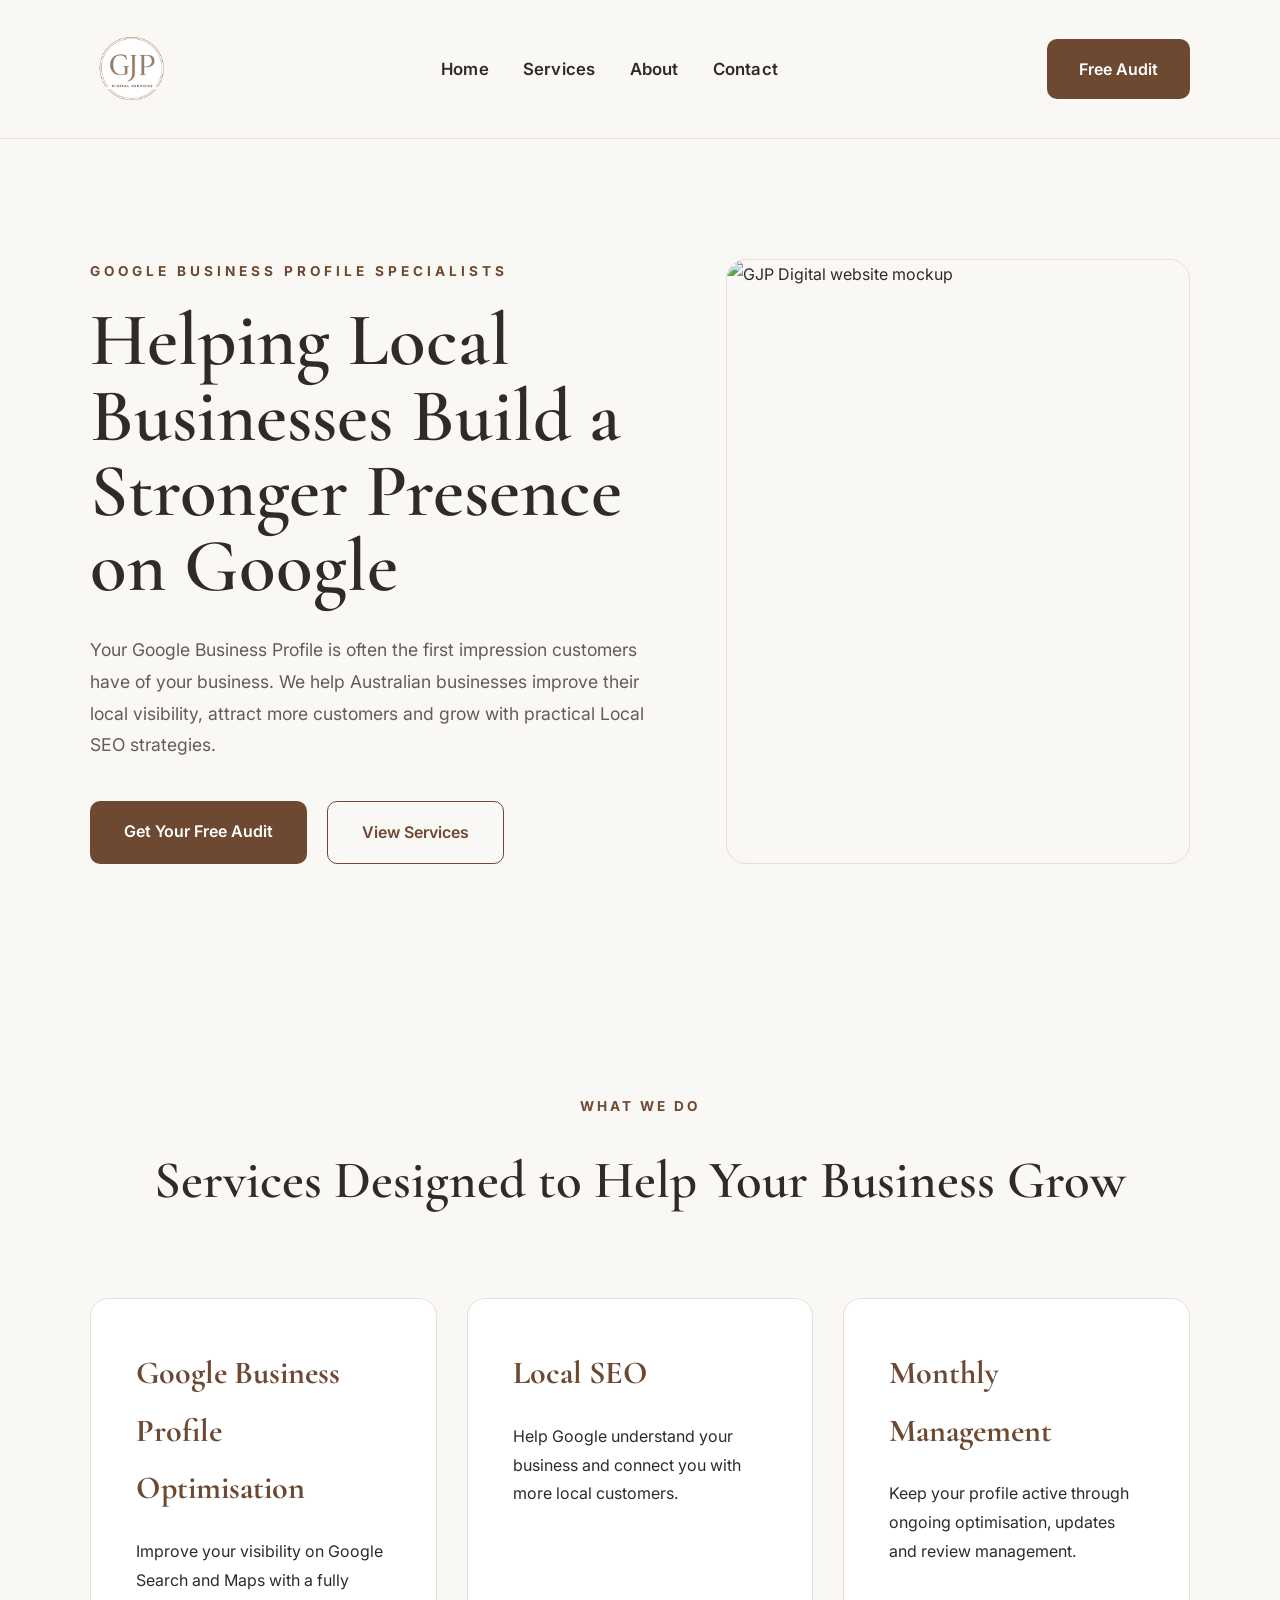
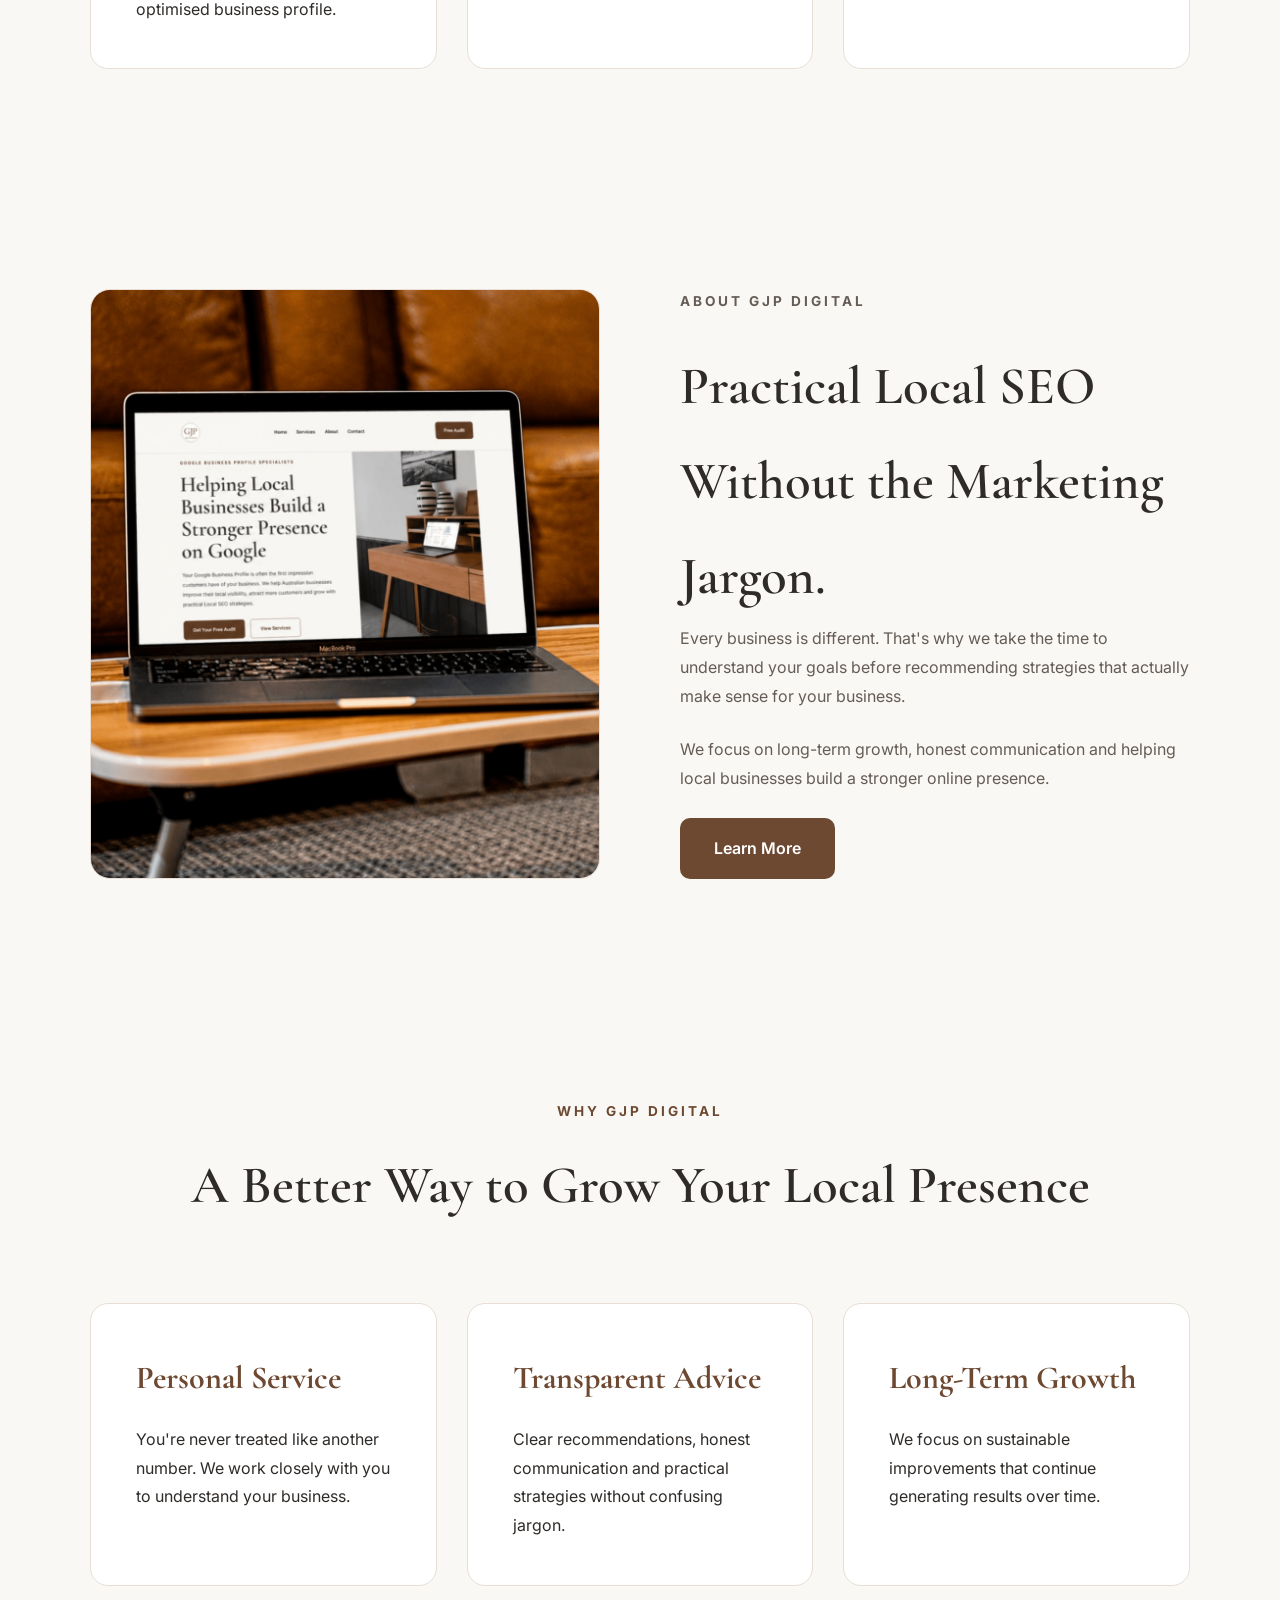
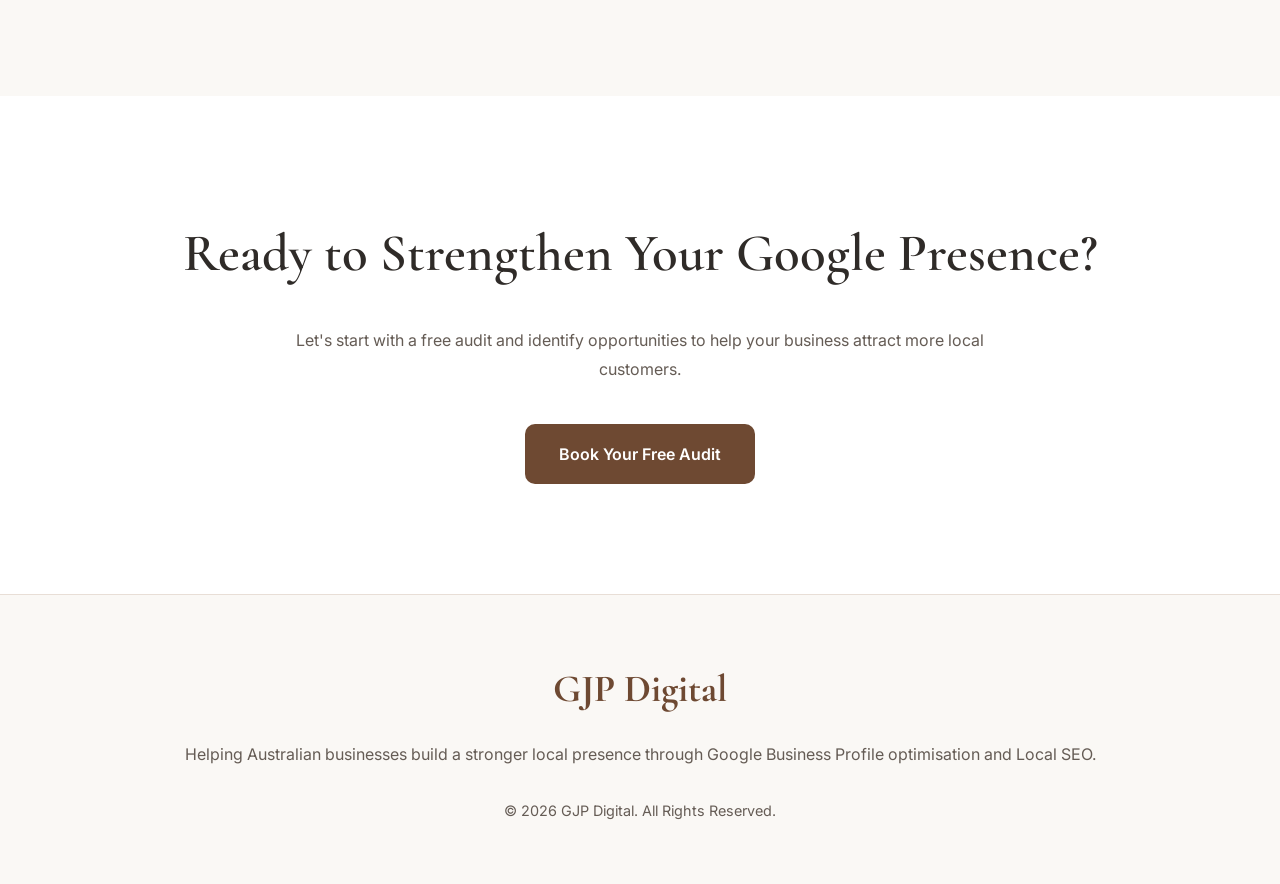
==== index.html @ ac15f2b7 "Complete Draft" ====
<!DOCTYPE html>
<html lang="en">

<head>
    <meta charset="UTF-8">
    <meta name="viewport" content="width=device-width, initial-scale=1.0">

    <title>GJP Digital | Google Business Profile Optimisation</title>
    <meta name="description" content="Helping Australian businesses improve their Google Business Profile and grow through Local SEO.">

    <!-- Google Fonts -->
    <link rel="preconnect" href="https://fonts.googleapis.com">
    <link rel="preconnect" href="https://fonts.gstatic.com" crossorigin>

    <link href="https://fonts.googleapis.com/css2?family=Cormorant+Garamond:wght@400;500;600;700&family=Inter:wght@300;400;500;600;700&display=swap" rel="stylesheet">

    <!-- CSS -->
    <link rel="stylesheet" href="css/style.css">
</head>

<body>

    <!-- =========================
         HEADER
    ========================== -->

    <header>

        <div class="container">

            <nav>

                <a href="index.html" class="logo">
    <img src="images/logo.png" alt="GJP Digital Logo">
</a>

                <ul class="nav-links">

                    <li><a href="index.html">Home</a></li>

                    <li><a href="services.html">Services</a></li>

                    <li><a href="about.html">About</a></li>

                    <li><a href="contact.html">Contact</a></li>

                </ul>

                <a href="contact.html" class="nav-button">
                    Free Audit
                </a>

            </nav>

        </div>

    </header>

    <!-- =========================
         HERO
    ========================== -->

    <section class="hero">

        <div class="container hero-grid">

            <div class="hero-text">

                <p class="eyebrow">
                    GOOGLE BUSINESS PROFILE SPECIALISTS
                </p>

                <h1>
                    Helping Local Businesses Build a Stronger Presence on Google
                </h1>

                <p class="hero-description">

                    Your Google Business Profile is often the first impression
                    customers have of your business.

                    We help Australian businesses improve their local visibility,
                    attract more customers and grow with practical Local SEO
                    strategies.

                </p>

                <div class="hero-buttons">

                    <a href="contact.html" class="btn btn-primary">
                        Get Your Free Audit
                    </a>

                    <a href="services.html" class="btn btn-secondary">
                        View Services
                    </a>

                </div>

            </div>

            <div class="image-placeholder">
    <img src="images/hero-mockup.png" alt="GJP Digital website mockup">
</div>

            </div>

        </div>

    </section>

    <!-- =========================
         SERVICES
    ========================== -->

    <section class="services">

        <div class="container">

            <div class="section-heading">

                <p>WHAT WE DO</p>

                <h2>Services Designed to Help Your Business Grow</h2>

            </div>

            <div class="services-grid">

                <article class="service-card">

                    <h3>
                        Google Business Profile Optimisation
                    </h3>

                    <p>
                        Improve your visibility on Google Search and Maps with a fully optimised business profile.
                    </p>

                </article>

                <article class="service-card">

                    <h3>
                        Local SEO
                    </h3>

                    <p>
                        Help Google understand your business and connect you with more local customers.
                    </p>

                </article>

                <article class="service-card">

                    <h3>
                        Monthly Management
                    </h3>

                    <p>
                        Keep your profile active through ongoing optimisation, updates and review management.
                    </p>

                </article>

            </div>

        </div>

    </section>

    <!-- =========================
         ABOUT
    ========================== -->

    <section class="about">

        <div class="container about-grid">

            <div class="about-image">

                <div class="image-placeholder">
    <img src="images/about-workspace.jpg"
         alt="Workspace at GJP Digital">
</div>

            </div>

            <div class="about-content">

                <p class="section-tag">
                    ABOUT GJP DIGITAL
                </p>

                <h2>
                    Practical Local SEO Without the Marketing Jargon.
                </h2>

                <p>

                    Every business is different.

                    That's why we take the time to understand your goals before recommending strategies that actually make sense for your business.

                </p>

                <p>

                    We focus on long-term growth, honest communication and helping local businesses build a stronger online presence.

                </p>

                <a href="about.html" class="btn btn-primary">

                    Learn More

                </a>

            </div>

        </div>

    </section>

    <!-- =========================
         WHY CHOOSE US
    ========================== -->

    <section class="why">

        <div class="container">

            <div class="section-heading">

                <p>WHY GJP DIGITAL</p>

                <h2>
                    A Better Way to Grow Your Local Presence
                </h2>

            </div>

            <div class="why-grid">

                <div class="why-card">

                    <h3>Personal Service</h3>

                    <p>

                        You're never treated like another number.

                        We work closely with you to understand your business.

                    </p>

                </div>

                <div class="why-card">

                    <h3>Transparent Advice</h3>

                    <p>

                        Clear recommendations, honest communication and practical strategies without confusing jargon.

                    </p>

                </div>

                <div class="why-card">

                    <h3>Long-Term Growth</h3>

                    <p>

                        We focus on sustainable improvements that continue generating results over time.

                    </p>

                </div>

            </div>

        </div>

    </section>

    <!-- =========================
         CTA
    ========================== -->

    <section class="cta">

        <div class="container">

            <h2>
                Ready to Strengthen Your Google Presence?
            </h2>

            <p>

                Let's start with a free audit and identify opportunities to help your business attract more local customers.

            </p>

            <a href="contact.html" class="btn btn-primary">

                Book Your Free Audit

            </a>

        </div>

    </section>

    <!-- =========================
         FOOTER
    ========================== -->

    <footer>

        <div class="container">

            <h3>GJP Digital</h3>

            <p>
                Helping Australian businesses build a stronger local presence through Google Business Profile optimisation and Local SEO.
            </p>

            <p class="copyright">
                © 2026 GJP Digital. All Rights Reserved.
            </p>

        </div>

    </footer>

</body>

</html>
---- css/style.css ----
/* =========================
   GJP DIGITAL
   STYLE.CSS
========================= */

:root{
    --primary:#6E4932;
    --secondary:#B59B88;
    --cream:#FAF8F5;
    --white:#ffffff;
    --text:#2F2B28;
    --body:#655C55;
    --border:#E8DED6;
}

*{
    margin:0;
    padding:0;
    box-sizing:border-box;
}

html{
    scroll-behavior:smooth;
}

body{
    font-family:"Inter",sans-serif;
    background:var(--cream);
    color:var(--text);
    line-height:1.8;
}

img{
    max-width:100%;
}

a{
    text-decoration:none;
}

.container{
    width:min(1100px,90%);
    margin:auto;
}

/* =========================
   HEADER
========================= */

header{
    position:sticky;
    top:0;
    background:rgba(250,248,245,.96);
    backdrop-filter:blur(10px);
    border-bottom:1px solid var(--border);
    z-index:999;
}

nav{
    display:flex;
    justify-content:space-between;
    align-items:center;
    padding:28px 0;      /* was 22px */
}

.logo img{
    height:82px;         /* adjust between 78-86px if needed */
    width:auto;
    display:block;
}

.nav-links{
    display:flex;
    list-style:none;
    gap:34px;            /* was 40px */
}

.nav-links a{
    color:var(--text);
    font-weight:600;
    font-size:1.05rem;
    letter-spacing:0.2px;
    transition:all .3s ease;
}

.nav-links a:hover{
    color:var(--primary);
}

.nav-button{
    background:var(--primary);
    color:white;
    padding:16px 32px;
    border-radius:10px;
    font-size:1rem;
    font-weight:600;
    transition:.3s;
}

.nav-button:hover{
    background:#5b3c29;
}

/* =========================
   HERO
========================= */

.hero{
    padding:120px 0;
}

.hero-grid{
    display:grid;
    grid-template-columns:1.2fr 1fr;
    gap:80px;
    align-items:center;
}

.eyebrow{
    letter-spacing:4px;
    color:var(--primary);
    font-size:.85rem;
    font-weight:700;
    margin-bottom:20px;
}

.hero h1{
    font-family:"Cormorant Garamond",serif;
    font-size:4.7rem;
    line-height:1;
    margin-bottom:30px;
    font-weight:600;
}

.hero-description{
    max-width:620px;
    margin-bottom:40px;
    color:var(--body);
    font-size:1.1rem;
}

.hero-buttons{
    display:flex;
    gap:20px;
    flex-wrap:wrap;
}

/* =========================
   BUTTONS
========================= */

.btn{
    display:inline-block;
    padding:16px 34px;
    border-radius:10px;
    transition:.3s;
    font-weight:600;
}

.btn-primary{
    background:var(--primary);
    color:white;
}

.btn-primary:hover{
    background:#5b3c29;
    transform:translateY(-3px);
}

.btn-secondary{
    border:1px solid var(--primary);
    color:var(--primary);
}

.btn-secondary:hover{
    background:var(--primary);
    color:white;
}

/* =========================
   PLACEHOLDER IMAGE
========================= */


.image-placeholder{
    border:1px solid var(--border);
    border-radius:20px;
    overflow:hidden;
    display:flex;
    height:100%;
}

.image-placeholder img{
    width:100%;
    height:100%;
    display:block;
    object-fit:cover;
    object-position:center top;
}
/* =========================
   SECTIONS
========================= */

section{
    padding:110px 0;
}

.section-heading{
    text-align:center;
    margin-bottom:70px;
}

.section-heading p,
.section-tag{
    letter-spacing:3px;
    color:var(--primary);
    font-size:.85rem;
    font-weight:700;
    margin-bottom:15px;
}

.section-heading h2,
.about h2,
.cta h2{
    font-family:"Cormorant Garamond",serif;
    font-size:3.3rem;
    font-weight:600;
}

/* =========================
   SERVICES
========================= */

.services-grid{
    display:grid;
    grid-template-columns:repeat(3,1fr);
    gap:30px;
}

.service-card{
    background:white;
    border:1px solid var(--border);
    border-radius:18px;
    padding:45px;
    transition:.3s;
}

.service-card:hover{
    transform:translateY(-8px);
    box-shadow:0 20px 40px rgba(0,0,0,.06);
}

.service-card h3{
    font-family:"Cormorant Garamond",serif;
    font-size:2rem;
    color:var(--primary);
    margin-bottom:20px;
}

/* =========================
   ABOUT
========================= */

.about-grid{
    display:grid;
    grid-template-columns:1fr 1fr;
    gap:80px;
    align-items:stretch;
}

.about-content p{
    margin-bottom:25px;
    color:var(--body);
}

/* =========================
   WHY
========================= */

.why-grid{
    display:grid;
    grid-template-columns:repeat(3,1fr);
    gap:30px;
}

.why-card{
    background:white;
    border:1px solid var(--border);
    border-radius:18px;
    padding:45px;
    transition:.3s;
}

.why-card:hover{
    transform:translateY(-8px);
    box-shadow:0 20px 40px rgba(0,0,0,.06);
}

.why-card h3{
    font-family:"Cormorant Garamond",serif;
    font-size:2rem;
    color:var(--primary);
    margin-bottom:18px;
}

/* =========================
   CTA
========================= */

.cta{
    text-align:center;
    background:white;
}

.cta p{
    max-width:700px;
    margin:25px auto 40px;
    color:var(--body);
}

/* =========================
   FOOTER
========================= */

footer{
    border-top:1px solid var(--border);
    padding:60px 0;
    text-align:center;
}

footer h3{
    font-family:"Cormorant Garamond",serif;
    font-size:2.4rem;
    color:var(--primary);
    margin-bottom:15px;
}

footer p{
    color:var(--body);
}

.copyright{
    margin-top:30px;
    font-size:.9rem;
}

/* =========================
   MOBILE
========================= */

@media(max-width:900px){

    nav{
        flex-direction:column;
        gap:20px;
    }

    .nav-links{
        gap:20px;
        flex-wrap:wrap;
        justify-content:center;
    }

    .hero-grid,
    .about-grid,
    .services-grid,
    .why-grid{
        grid-template-columns:1fr;
    }

    .hero{
        text-align:center;
    }

    .hero-description{
        margin-left:auto;
        margin-right:auto;
    }

    .hero-buttons{
        justify-content:center;
    }

    .hero h1{
        font-size:3.3rem;
    }

    .section-heading h2,
    .about h2,
    .cta h2{
        font-size:2.5rem;
    }

}/* CONTACT FORM */

.contact-form{
    display:flex;
    flex-direction:column;
    gap:20px;
}

.contact-form input,
.contact-form textarea{

    width:100%;
    padding:18px;

    border:1px solid var(--border);
    border-radius:10px;

    background:white;

    font-family:"Inter",sans-serif;
    font-size:1rem;

    color:var(--text);
}

.contact-form input:focus,
.contact-form textarea:focus{

    outline:none;
    border-color:var(--primary);

}

.contact-form textarea{
    resize:vertical;
    min-height:180px;
}.logo img{
    height:82px;
    width:auto;
    display:block;
    transition:transform .3s ease;
}
.logo-showcase{
    display:flex;
    justify-content:center;
    align-items:center;
    background:var(--light);
    border:1px solid var(--border);
    border-radius:20px;
    padding:60px 40px;
}

.logo-showcase img{
    width:100%;
    max-width:320px;
    height:auto;
    display:block;
}
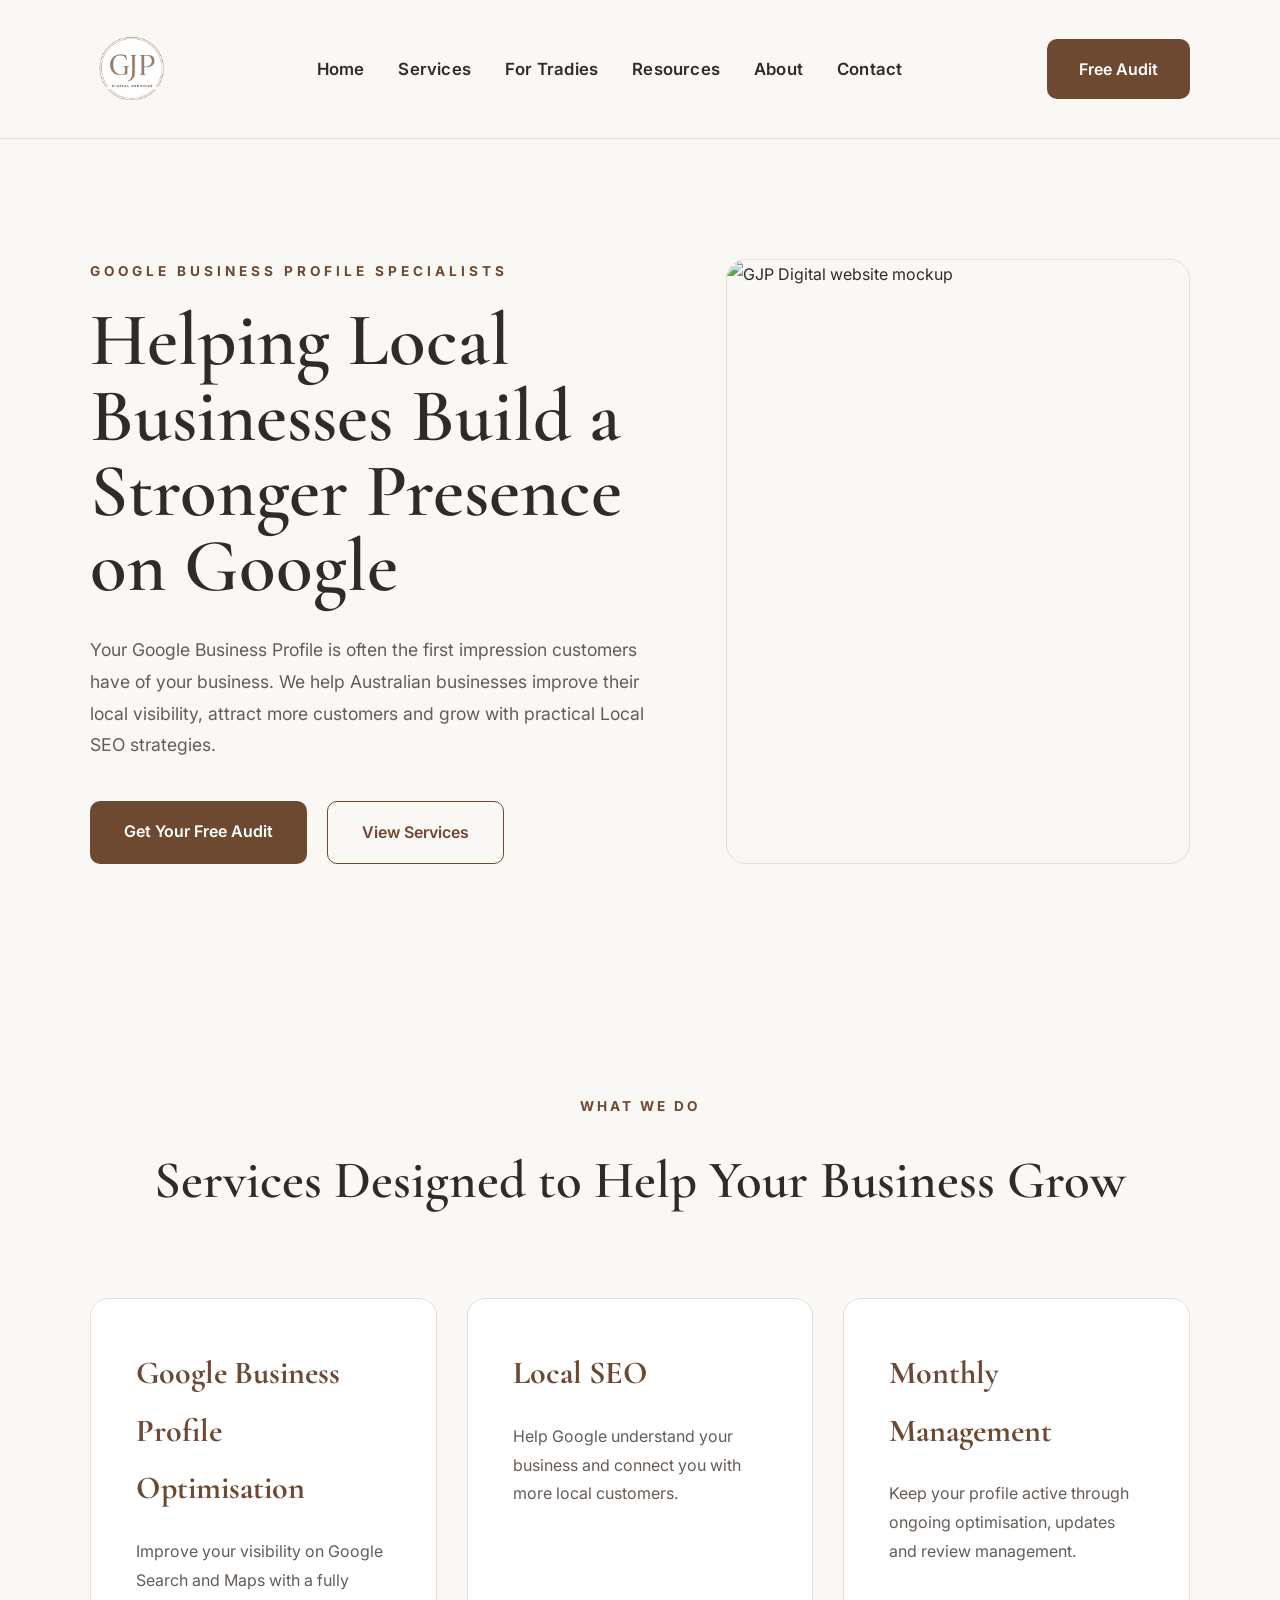
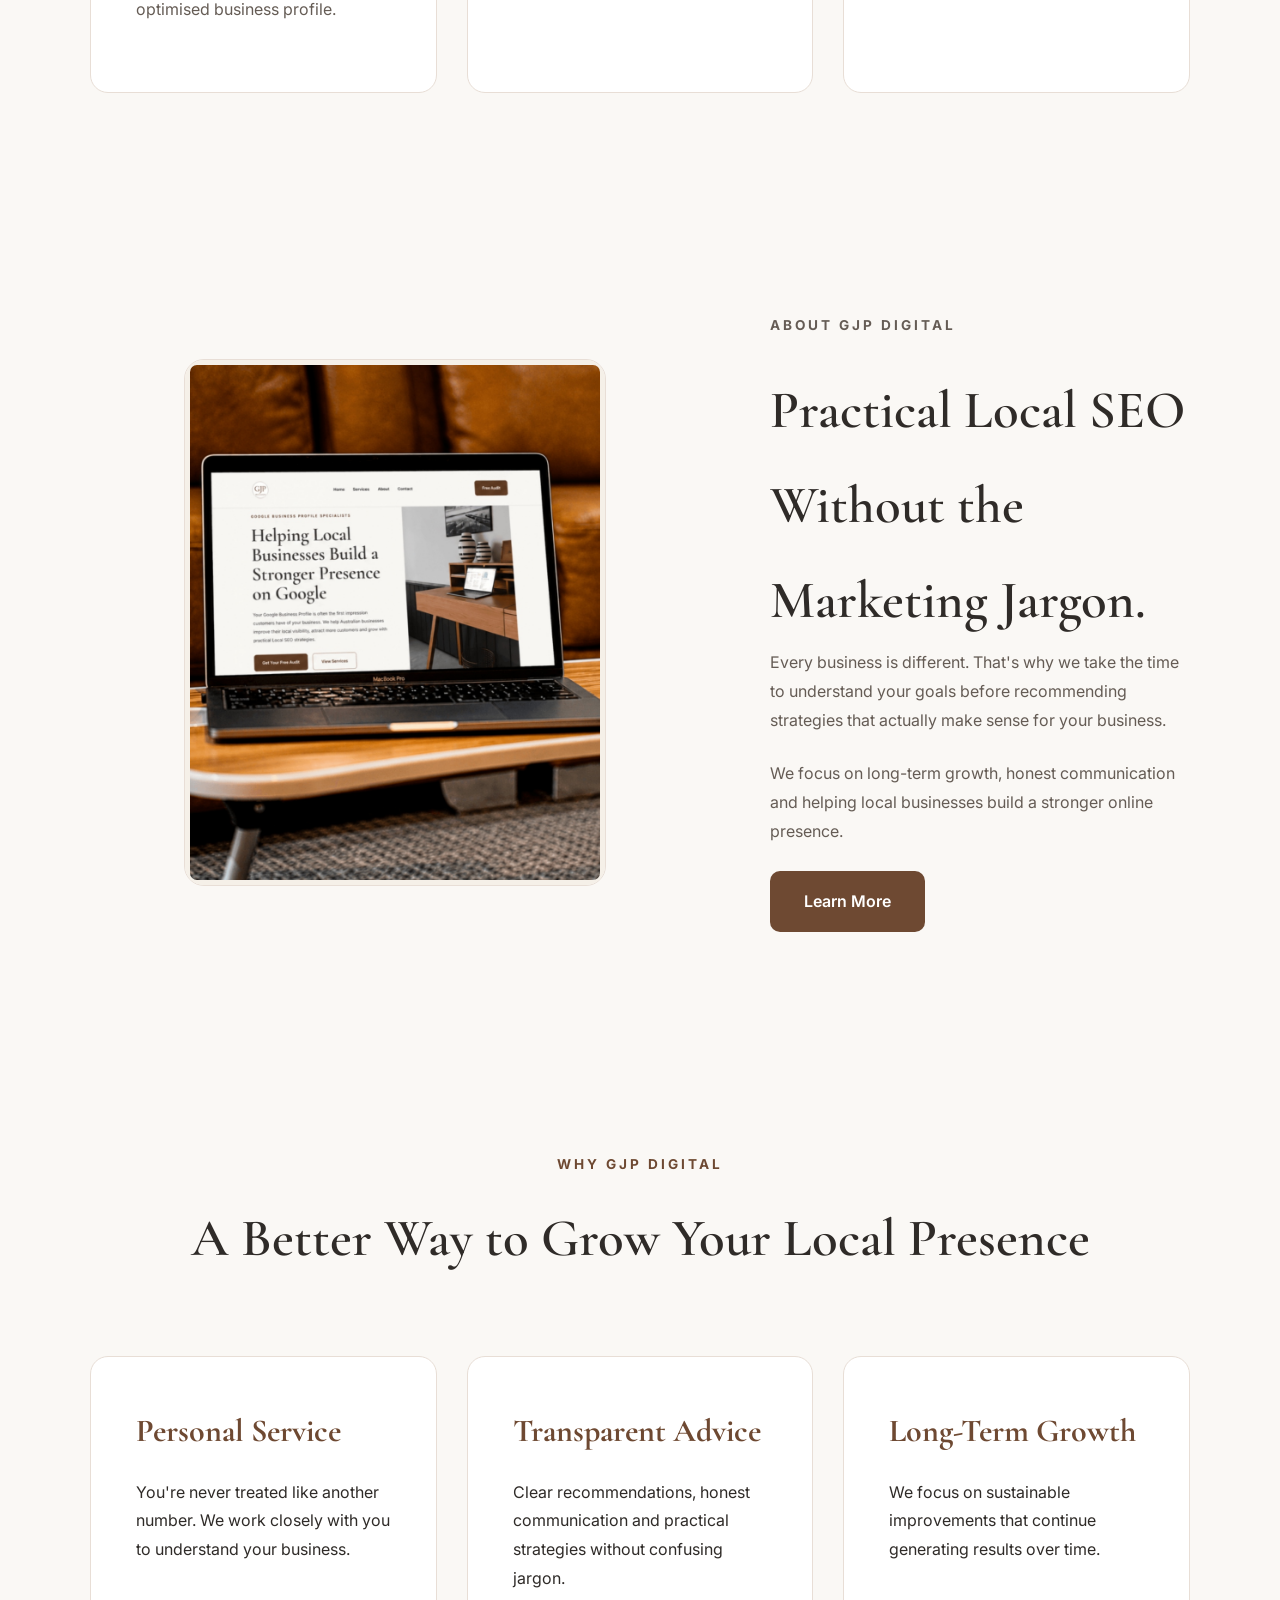
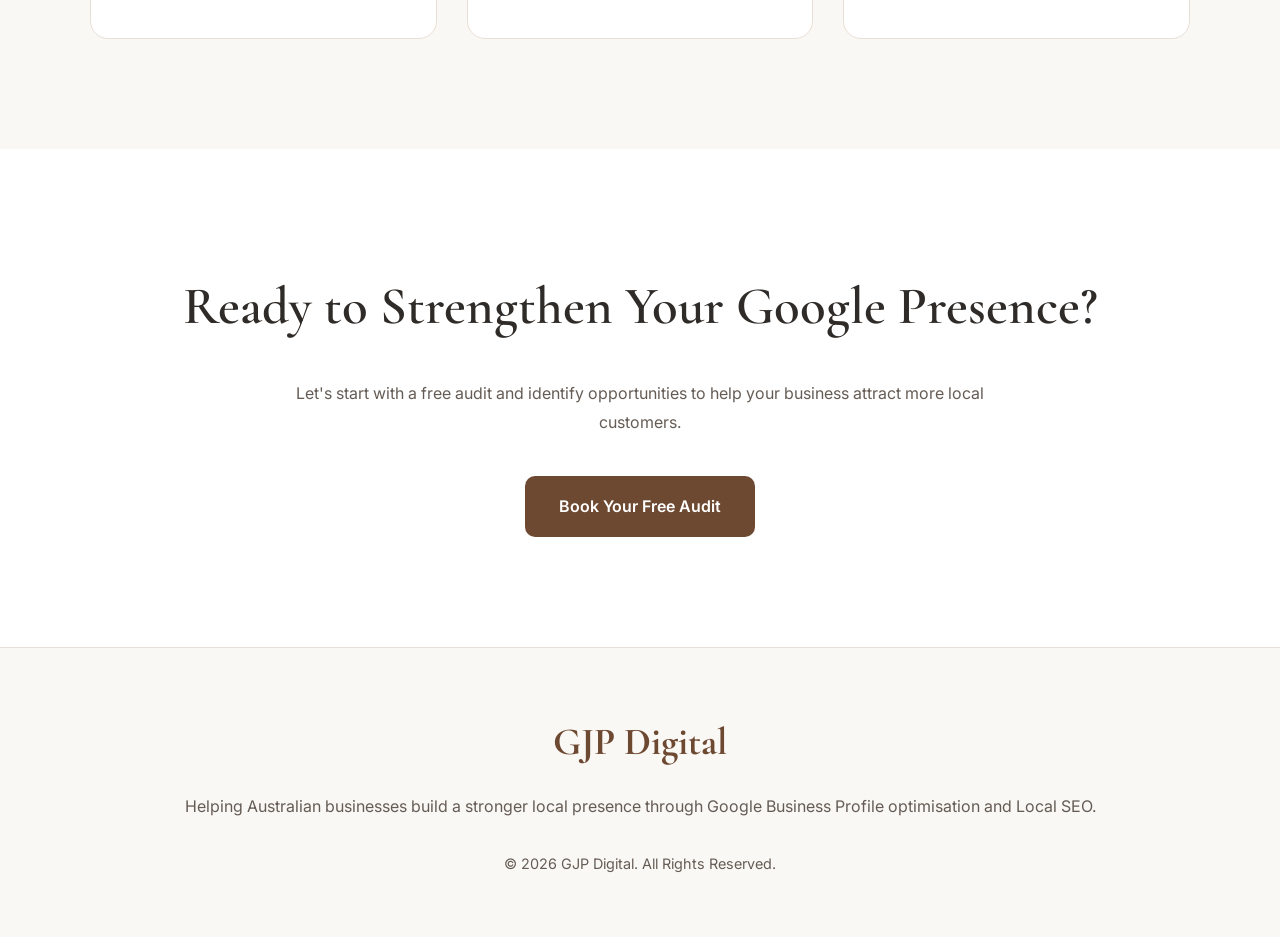
==== commit 4600d2b0: "Add service pages, resources and mobile navigation" ====
--- a/index.html
+++ b/index.html
@@ -34,23 +34,94 @@
     <img src="images/logo.png" alt="GJP Digital Logo">
 </a>
 
-                <ul class="nav-links">
-
-                    <li><a href="index.html">Home</a></li>
-
-                    <li><a href="services.html">Services</a></li>
-
-                    <li><a href="about.html">About</a></li>
-
-                    <li><a href="contact.html">Contact</a></li>
-
-                </ul>
-
-                <a href="contact.html" class="nav-button">
-                    Free Audit
-                </a>
-
-            </nav>
+                
+<ul class="nav-links" id="main-navigation">
+
+    <li><a href="index.html">Home</a></li>
+
+    <li class="nav-dropdown">
+
+        <a href="services.html" class="dropdown-trigger">
+            Services
+        </a>
+
+        <ul class="dropdown-menu">
+
+            <li>
+                <a href="services.html">All Services</a>
+            </li>
+
+            <li>
+                <a href="google-business-profile-setup.html">
+                    Google Business Profile Setup
+                </a>
+            </li>
+
+            <li>
+                <a href="google-business-profile-management.html">
+                    Google Business Profile Management
+                </a>
+            </li>
+
+            <li>
+                <a href="google-review-systems.html">
+                    Google Review Systems
+                </a>
+            </li>
+
+            <li>
+                <a href="local-seo.html">
+                    Local SEO
+                </a>
+            </li>
+
+            <li>
+                <a href="small-business-websites.html">
+                    Small Business Websites
+                </a>
+            </li>
+
+        </ul>
+
+    </li>
+
+<li>
+    <a href="digital-marketing-for-tradies.html">
+        For Tradies
+    </a>
+</li>
+
+<li>
+    <a href="resources.html">
+        Resources
+    </a>
+</li>
+
+<li><a href="about.html">About</a></li>
+
+
+    <li><a href="contact.html">Contact</a></li>
+
+</ul>
+
+
+                
+<a href="contact.html" class="nav-button">
+    Free Audit
+</a>
+
+<button class="mobile-menu-toggle"
+        type="button"
+        aria-label="Open navigation menu"
+        aria-expanded="false"
+        aria-controls="main-navigation">
+    <span></span>
+    <span></span>
+    <span></span>
+</button>
+
+</nav>
+
 
         </div>
 
@@ -336,6 +407,56 @@
 
     </footer>
 
+
+<script>
+document.addEventListener("DOMContentLoaded", function () {
+
+    const menuButton = document.querySelector(".mobile-menu-toggle");
+    const navigation = document.querySelector(".nav-links");
+    const servicesDropdown = document.querySelector(".nav-dropdown");
+    const servicesLink = document.querySelector(".dropdown-trigger");
+
+    if (!menuButton || !navigation) return;
+
+    menuButton.addEventListener("click", function () {
+        const isOpen = navigation.classList.toggle("is-open");
+
+        menuButton.setAttribute("aria-expanded", String(isOpen));
+        menuButton.setAttribute(
+            "aria-label",
+            isOpen ? "Close navigation menu" : "Open navigation menu"
+        );
+
+        if (!isOpen && servicesDropdown) {
+            servicesDropdown.classList.remove("submenu-open");
+        }
+    });
+
+    if (servicesDropdown && servicesLink) {
+        servicesLink.addEventListener("click", function (event) {
+
+            if (window.matchMedia("(max-width: 900px)").matches) {
+                event.preventDefault();
+                servicesDropdown.classList.toggle("submenu-open");
+            }
+
+        });
+    }
+
+    window.addEventListener("resize", function () {
+        if (window.innerWidth > 900) {
+            navigation.classList.remove("is-open");
+            menuButton.setAttribute("aria-expanded", "false");
+            menuButton.setAttribute("aria-label", "Open navigation menu");
+
+            if (servicesDropdown) {
+                servicesDropdown.classList.remove("submenu-open");
+            }
+        }
+    });
+
+});
+</script>
+
 </body>
-
-</html>+</html>
--- a/css/style.css
+++ b/css/style.css
@@ -261,16 +261,36 @@
    ABOUT
 ========================= */
 
-.about-grid{
-    display:grid;
-    grid-template-columns:1fr 1fr;
-    gap:80px;
-    align-items:stretch;
-}
-
-.about-content p{
-    margin-bottom:25px;
-    color:var(--body);
+.about-grid {
+    display: grid;
+    grid-template-columns: minmax(0, 1fr) 420px;
+    gap: 70px;
+    align-items: center;
+}
+
+.about-content {
+    width: 100%;
+}
+
+.about-content p {
+    margin-bottom: 25px;
+    color: var(--body);
+}
+
+.about-image {
+    width: 100%;
+    display: flex;
+    justify-content: center;
+}
+
+.about-image img {
+    width: 100%;
+    max-width: 420px;
+    aspect-ratio: 4 / 5;
+    object-fit: cover;
+    border-radius: 12px;
+    border: 5px solid #f5f0e8;
+    box-shadow: 0 12px 28px rgba(60, 45, 35, 0.15);
 }
 
 /* =========================
@@ -449,3 +469,438 @@
     height:auto;
     display:block;
 }
+.about-image {
+    display: flex;
+    justify-content: center;
+    align-items: center;
+}
+
+.about-image img {
+    width: 100%;
+    max-width: 420px;
+    aspect-ratio: 4 / 5;
+    object-fit: cover;
+    border-radius: 12px;
+    border: 5px solid #f5f0e8;
+    box-shadow: 0 12px 28px rgba(60, 45, 35, 0.15);
+}
+
+/* =========================
+   INDIVIDUAL SERVICE PAGES
+========================= */
+
+.service-page-hero {
+    padding: 100px 0 90px;
+}
+
+.service-page-hero h1 {
+    font-family: "Cormorant Garamond", serif;
+    font-size: clamp(3rem, 6vw, 4.7rem);
+    font-weight: 600;
+    line-height: 1.1;
+    max-width: 850px;
+    margin-bottom: 30px;
+}
+
+.service-detail-section {
+    padding: 90px 0;
+}
+
+.service-detail-section h2 {
+    font-family: "Cormorant Garamond", serif;
+    font-size: clamp(2.4rem, 4vw, 3.3rem);
+    font-weight: 600;
+    line-height: 1.15;
+    margin-bottom: 25px;
+}
+
+.service-detail-section p {
+    color: var(--body);
+    margin-bottom: 18px;
+}
+
+.service-section-light {
+    background: #F3EDE7;
+}
+
+.service-detail-grid {
+    display: grid;
+    grid-template-columns: 1.2fr 1fr;
+    gap: 70px;
+    align-items: center;
+}
+
+.service-info-panel {
+    background: white;
+    padding: 40px;
+    border: 1px solid var(--border);
+    border-radius: 18px;
+}
+
+.service-info-panel h3,
+.service-step h3 {
+    font-family: "Cormorant Garamond", serif;
+    color: var(--primary);
+    font-size: 1.8rem;
+    line-height: 1.2;
+    margin-bottom: 18px;
+}
+
+.service-info-panel ul {
+    padding-left: 22px;
+    color: var(--body);
+}
+
+.service-info-panel li {
+    margin-bottom: 12px;
+}
+
+.service-steps {
+    display: grid;
+    grid-template-columns: repeat(3, 1fr);
+    gap: 30px;
+}
+
+.service-step {
+    background: white;
+    border: 1px solid var(--border);
+    border-radius: 18px;
+    padding: 35px;
+}
+
+.service-step span {
+    display: block;
+    font-family: "Cormorant Garamond", serif;
+    font-size: 2.5rem;
+    color: var(--secondary);
+    margin-bottom: 18px;
+}
+
+.service-faq {
+    max-width: 850px;
+}
+
+.service-faq details {
+    background: white;
+    border: 1px solid var(--border);
+    border-radius: 12px;
+    padding: 20px 25px;
+    margin-bottom: 15px;
+}
+
+.service-faq summary {
+    cursor: pointer;
+    font-weight: 600;
+    color: var(--text);
+}
+
+.service-faq details p {
+    margin: 15px 0 0;
+}
+
+.service-back-link {
+    margin-top: 30px !important;
+    margin-bottom: 0 !important;
+}
+
+.service-back-link a {
+    color: var(--primary);
+    font-weight: 600;
+}
+
+.service-back-link a:hover {
+    text-decoration: underline;
+}
+
+@media (max-width: 900px) {
+    .service-detail-grid,
+    .service-steps {
+        grid-template-columns: 1fr;
+    }
+
+    .service-page-hero {
+        padding: 70px 0;
+    }
+
+    .service-detail-section {
+        padding: 65px 0;
+    }
+
+    .service-info-panel {
+        padding: 30px;
+    }
+}
+
+/* =========================
+   SERVICE CARD LINKS
+========================= */
+
+.service-card {
+    display: flex;
+    flex-direction: column;
+}
+
+.service-card p {
+    color: var(--body);
+    margin-bottom: 24px;
+}
+
+.service-link {
+    display: inline-block;
+    margin-top: auto;
+    color: var(--primary);
+    font-weight: 600;
+    font-size: 0.95rem;
+    transition: color 0.3s ease;
+}
+
+.service-link:hover {
+    color: #5b3c29;
+    text-decoration: underline;
+}
+
+/* MANAGEMENT PAGE NOTE */
+
+.service-inclusions-note {
+    text-align: center;
+    max-width: 720px;
+    margin: 35px auto 0 !important;
+    font-size: 0.95rem;
+}
+
+
+/* =========================
+   SERVICES HOVER DROPDOWN
+========================= */
+
+.nav-dropdown {
+    position: relative;
+}
+
+.dropdown-trigger {
+    display: inline-block;
+}
+
+.dropdown-menu {
+    position: absolute;
+    top: 100%;
+    left: 0;
+    width: 310px;
+    padding: 12px;
+    padding-top: 18px;
+    background: var(--white);
+    border: 1px solid var(--border);
+    border-radius: 14px;
+    box-shadow: 0 15px 35px rgba(47, 43, 40, 0.1);
+    list-style: none;
+    z-index: 1000;
+
+    opacity: 0;
+    visibility: hidden;
+    transform: translateY(8px);
+    transition:
+        opacity 0.2s ease,
+        transform 0.2s ease,
+        visibility 0.2s ease;
+}
+
+.nav-dropdown:hover .dropdown-menu,
+.nav-dropdown:focus-within .dropdown-menu {
+    opacity: 1;
+    visibility: visible;
+    transform: translateY(0);
+}
+
+.dropdown-menu li {
+    width: 100%;
+}
+
+.dropdown-menu a {
+    display: block;
+    padding: 12px 14px;
+    border-radius: 8px;
+    color: var(--text);
+    font-size: 0.9rem;
+    font-weight: 500;
+    line-height: 1.5;
+}
+
+.dropdown-menu a:hover,
+.dropdown-menu a:focus-visible {
+    background: var(--cream);
+    color: var(--primary);
+}
+
+/* MOBILE NAVIGATION */
+
+@media (max-width: 900px) {
+
+    .nav-dropdown {
+        text-align: center;
+    }
+
+    .dropdown-menu {
+        left: 50%;
+        transform: translate(-50%, 8px);
+    }
+
+    .nav-dropdown:hover .dropdown-menu,
+    .nav-dropdown:focus-within .dropdown-menu {
+        transform: translate(-50%, 0);
+    }
+
+}
+
+/* TOUCHSCREEN SUPPORT */
+
+@media (hover: none) {
+
+    .dropdown-menu {
+        display: none;
+        opacity: 1;
+        visibility: visible;
+        transform: none;
+    }
+
+    .nav-dropdown:focus-within .dropdown-menu {
+        display: block;
+    }
+
+}
+
+/* =========================
+   MOBILE NAVIGATION
+========================= */
+
+/* Hidden on desktop */
+.mobile-menu-toggle {
+    display: none;
+}
+
+/* Mobile layout */
+@media (max-width: 900px) {
+
+    header nav {
+        display: grid;
+        grid-template-columns: 1fr auto;
+        align-items: center;
+        gap: 0;
+        padding: 14px 0;
+    }
+
+    .logo {
+        grid-column: 1;
+        grid-row: 1;
+        justify-self: start;
+    }
+
+    .logo img {
+        height: 65px;
+    }
+
+    .mobile-menu-toggle {
+        display: flex;
+        grid-column: 2;
+        grid-row: 1;
+        flex-direction: column;
+        align-items: center;
+        justify-content: center;
+        gap: 6px;
+        width: 46px;
+        height: 46px;
+        padding: 0;
+        background: transparent;
+        border: 1px solid var(--border);
+        border-radius: 10px;
+        cursor: pointer;
+    }
+
+    .mobile-menu-toggle span {
+        display: block;
+        width: 23px;
+        height: 2px;
+        background: var(--primary);
+        border-radius: 2px;
+        transition: transform 0.25s ease, opacity 0.25s ease;
+    }
+
+    .mobile-menu-toggle[aria-expanded="true"] span:nth-child(1) {
+        transform: translateY(8px) rotate(45deg);
+    }
+
+    .mobile-menu-toggle[aria-expanded="true"] span:nth-child(2) {
+        opacity: 0;
+    }
+
+    .mobile-menu-toggle[aria-expanded="true"] span:nth-child(3) {
+        transform: translateY(-8px) rotate(-45deg);
+    }
+
+    header .nav-links {
+        display: none;
+        grid-column: 1 / -1;
+        grid-row: 2;
+        flex-direction: column;
+        align-items: stretch;
+        gap: 0;
+        width: 100%;
+        padding: 18px 0;
+        margin-top: 15px;
+        border-top: 1px solid var(--border);
+        max-height: 65vh;
+        overflow-y: auto;
+    }
+
+    header .nav-links.is-open {
+        display: flex;
+    }
+
+    header .nav-links > li {
+        width: 100%;
+        text-align: left;
+    }
+
+    header .nav-links > li > a {
+        display: block;
+        padding: 12px 8px;
+    }
+
+    header .nav-button {
+        display: none;
+    }
+
+    /* Services submenu */
+    header .nav-dropdown {
+        width: 100%;
+        max-width: none;
+        text-align: left;
+    }
+
+    header .dropdown-menu {
+        position: static;
+        display: none;
+        width: 100%;
+        padding: 4px 0 8px 14px;
+        margin: 0;
+        border: none;
+        border-left: 2px solid var(--border);
+        border-radius: 0;
+        box-shadow: none;
+        background: transparent;
+        opacity: 1;
+        visibility: visible;
+        transform: none;
+        transition: none;
+    }
+
+    header .nav-dropdown.submenu-open > .dropdown-menu {
+        display: block;
+        transform: none;
+    }
+
+    header .dropdown-menu a {
+        padding: 10px 12px;
+        font-size: 0.9rem;
+    }
+
+}
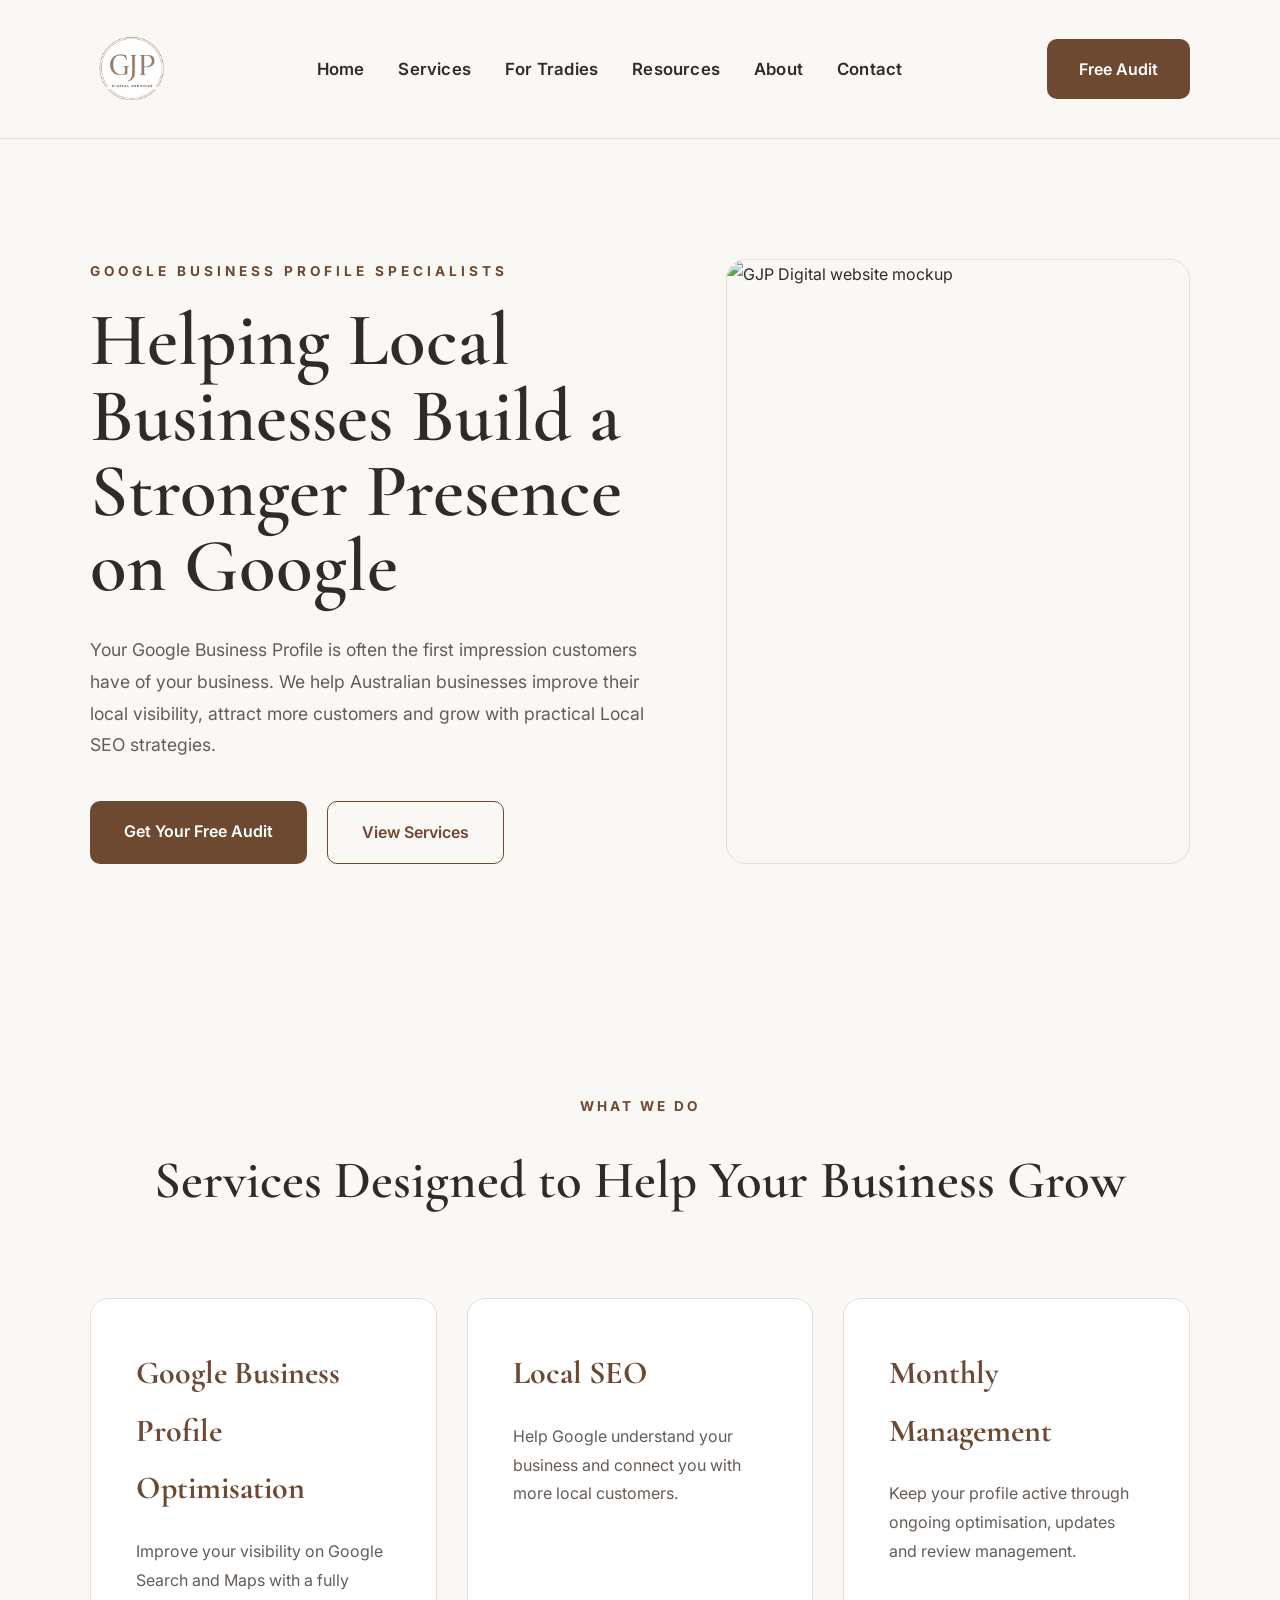
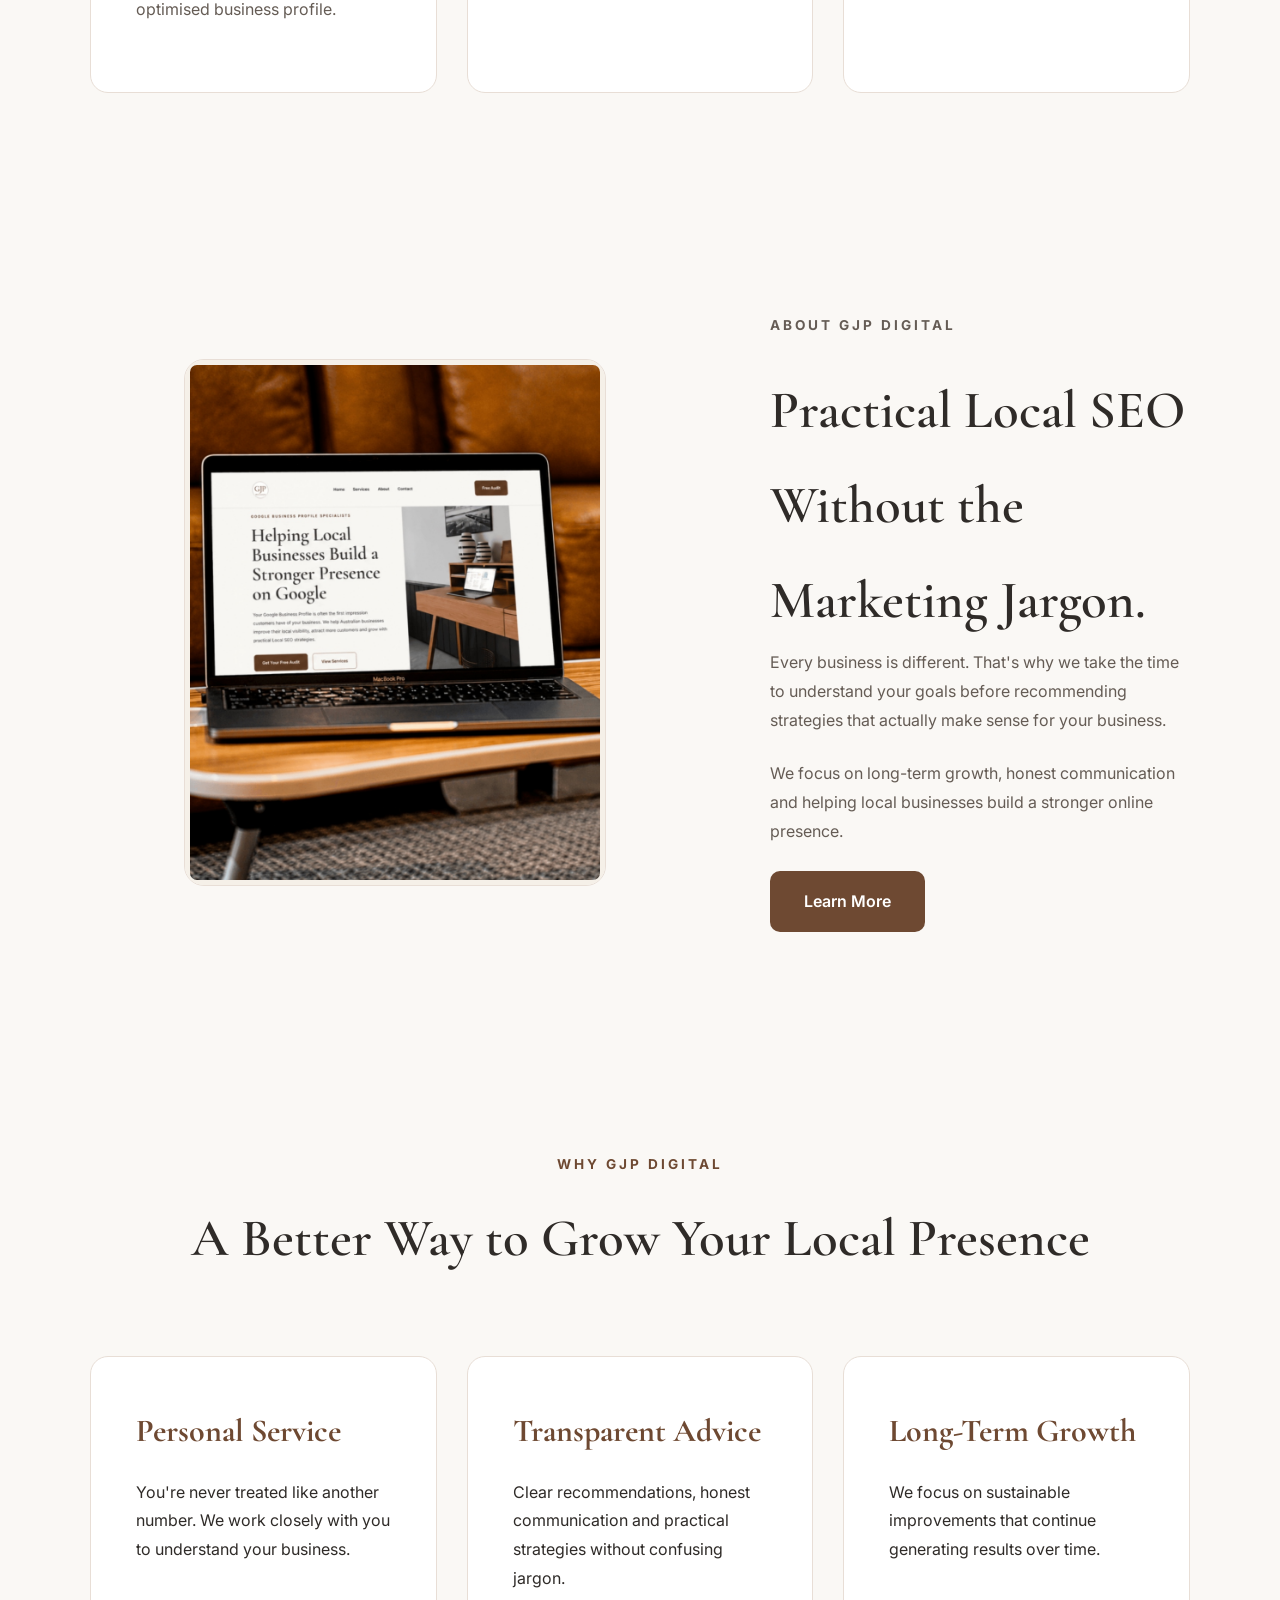
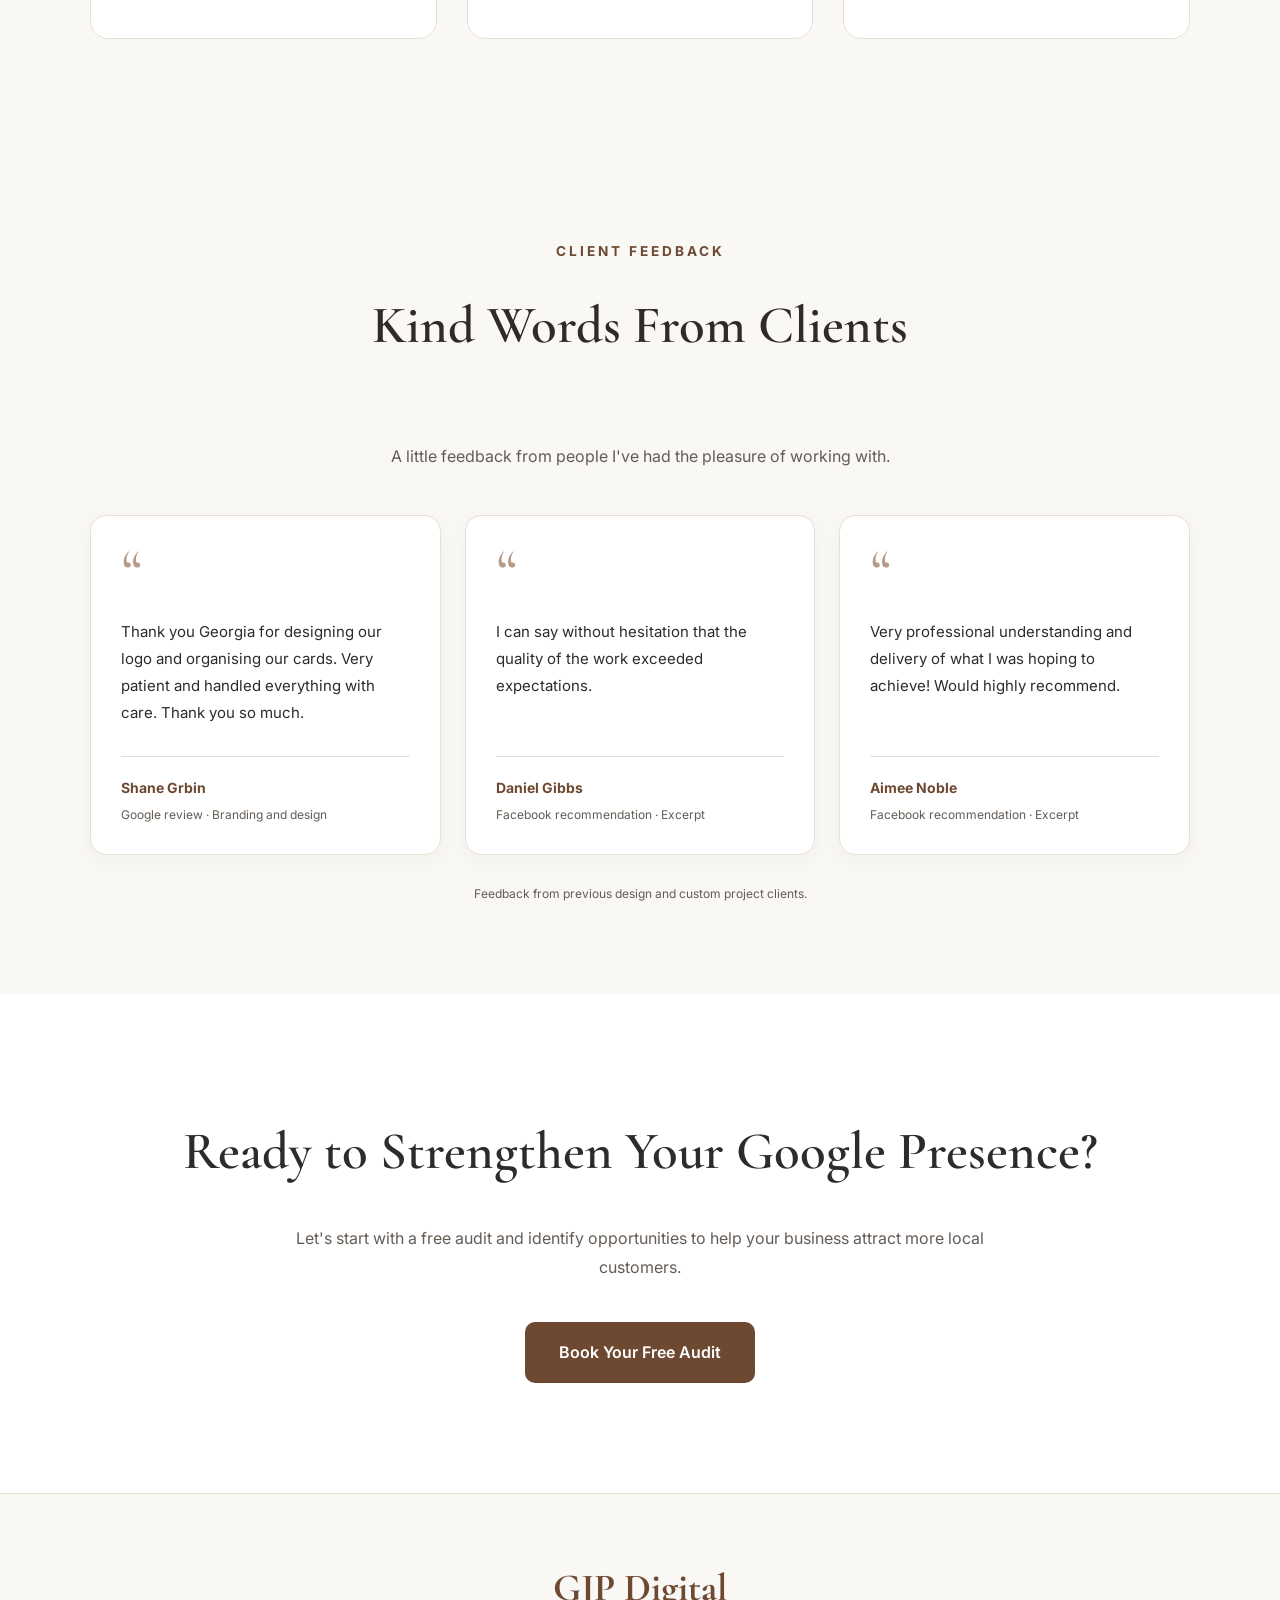
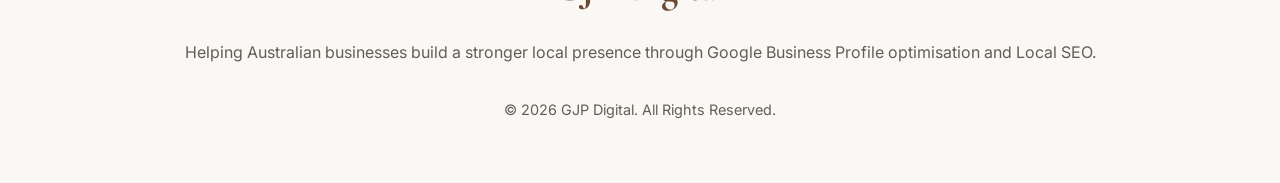
==== commit e4026d4a: "Testimonials" ====
--- a/index.html
+++ b/index.html
@@ -1,3 +1,4 @@
+
 <!DOCTYPE html>
 <html lang="en">
 
@@ -5,7 +6,8 @@
     <meta charset="UTF-8">
     <meta name="viewport" content="width=device-width, initial-scale=1.0">
 
-    <title>GJP Digital | Google Business Profile Optimisation</title>
+    
+<title>GJP Digital | Google Business Profile Optimisation</title>
     <meta name="description" content="Helping Australian businesses improve their Google Business Profile and grow through Local SEO.">
 
     <!-- Google Fonts -->
@@ -14,9 +16,13 @@
 
     <link href="https://fonts.googleapis.com/css2?family=Cormorant+Garamond:wght@400;500;600;700&family=Inter:wght@300;400;500;600;700&display=swap" rel="stylesheet">
 
+    <!-- Favicon -->
+    <link rel="icon" type="image/png" href="/favicon.png">
+
     <!-- CSS -->
     <link rel="stylesheet" href="css/style.css">
 </head>
+
 
 <body>
 
@@ -357,6 +363,80 @@
 
     </section>
 
+<!-- =========================
+     TESTIMONIALS
+========================== -->
+
+<section class="testimonials">
+
+    <div class="container">
+
+        <div class="section-heading">
+            <p>CLIENT FEEDBACK</p>
+            <h2>Kind Words From Clients</h2>
+        </div>
+
+        <p class="testimonials-intro">
+            A little feedback from people I've had the pleasure
+            of working with.
+        </p>
+
+        <div class="testimonials-grid">
+
+            <article class="testimonial-card">
+                <span class="testimonial-quote" aria-hidden="true">“</span>
+
+                <blockquote>
+                    Thank you Georgia for designing our logo and
+                    organising our cards. Very patient and handled
+                    everything with care. Thank you so much.
+                </blockquote>
+
+                <div class="testimonial-author">
+                    <strong>Shane Grbin</strong>
+                    <span>Google review · Branding and design</span>
+                </div>
+            </article>
+
+            <article class="testimonial-card">
+                <span class="testimonial-quote" aria-hidden="true">“</span>
+
+                <blockquote>
+                    I can say without hesitation that the quality
+                    of the work exceeded expectations.
+                </blockquote>
+
+                <div class="testimonial-author">
+                    <strong>Daniel Gibbs</strong>
+                    <span>Facebook recommendation · Excerpt</span>
+                </div>
+            </article>
+
+            <article class="testimonial-card">
+                <span class="testimonial-quote" aria-hidden="true">“</span>
+
+                <blockquote>
+                    Very professional understanding and delivery
+                    of what I was hoping to achieve!
+                    Would highly recommend.
+                </blockquote>
+
+                <div class="testimonial-author">
+                    <strong>Aimee Noble</strong>
+                    <span>Facebook recommendation · Excerpt</span>
+                </div>
+            </article>
+
+        </div>
+
+        <p class="testimonials-note">
+            Feedback from previous design and custom project clients.
+        </p>
+
+    </div>
+
+</section>
+
     <!-- =========================
          CTA
     ========================== -->
--- a/css/style.css
+++ b/css/style.css
@@ -904,3 +904,97 @@
     }
 
 }
+
+/* =========================
+   TESTIMONIALS
+========================= */
+
+.testimonials {
+    padding: 90px 0;
+    background: #FAF8F5;
+}
+
+.testimonials .section-heading {
+    text-align: center;
+}
+
+.testimonials-intro {
+    text-align: center;
+    color: #655C55;
+    max-width: 600px;
+    margin: 15px auto 45px;
+    line-height: 1.7;
+}
+
+.testimonials-grid {
+    display: grid;
+    grid-template-columns: repeat(3, minmax(0, 1fr));
+    gap: 24px;
+}
+
+.testimonial-card {
+    background: #FFFFFF;
+    border: 1px solid #E8DED6;
+    border-radius: 16px;
+    padding: 30px;
+    display: flex;
+    flex-direction: column;
+    box-shadow: 0 6px 22px rgba(47, 43, 40, 0.04);
+}
+
+.testimonial-quote {
+    font-family: "Cormorant Garamond", Georgia, serif;
+    font-size: 64px;
+    line-height: 0.8;
+    color: #B59B88;
+    margin-bottom: 20px;
+}
+
+.testimonial-card blockquote {
+    margin: 0 0 30px;
+    padding: 0;
+    border: 0;
+    font-family: "Inter", sans-serif;
+    font-size: 15px;
+    line-height: 1.8;
+    color: #2F2B28;
+    flex-grow: 1;
+}
+
+.testimonial-author {
+    border-top: 1px solid #E8DED6;
+    padding-top: 18px;
+    display: flex;
+    flex-direction: column;
+    gap: 6px;
+}
+
+.testimonial-author strong {
+    font-size: 14px;
+    color: #6E4932;
+}
+
+.testimonial-author span {
+    font-size: 12px;
+    color: #655C55;
+    line-height: 1.5;
+}
+
+.testimonials-note {
+    margin: 28px 0 0;
+    text-align: center;
+    font-size: 12px;
+    color: #655C55;
+}
+
+@media (max-width: 900px) {
+    .testimonials {
+        padding: 65px 0;
+    }
+
+    .testimonials-grid {
+        grid-template-columns: 1fr;
+        max-width: 600px;
+        margin: 0 auto;
+    }
+}
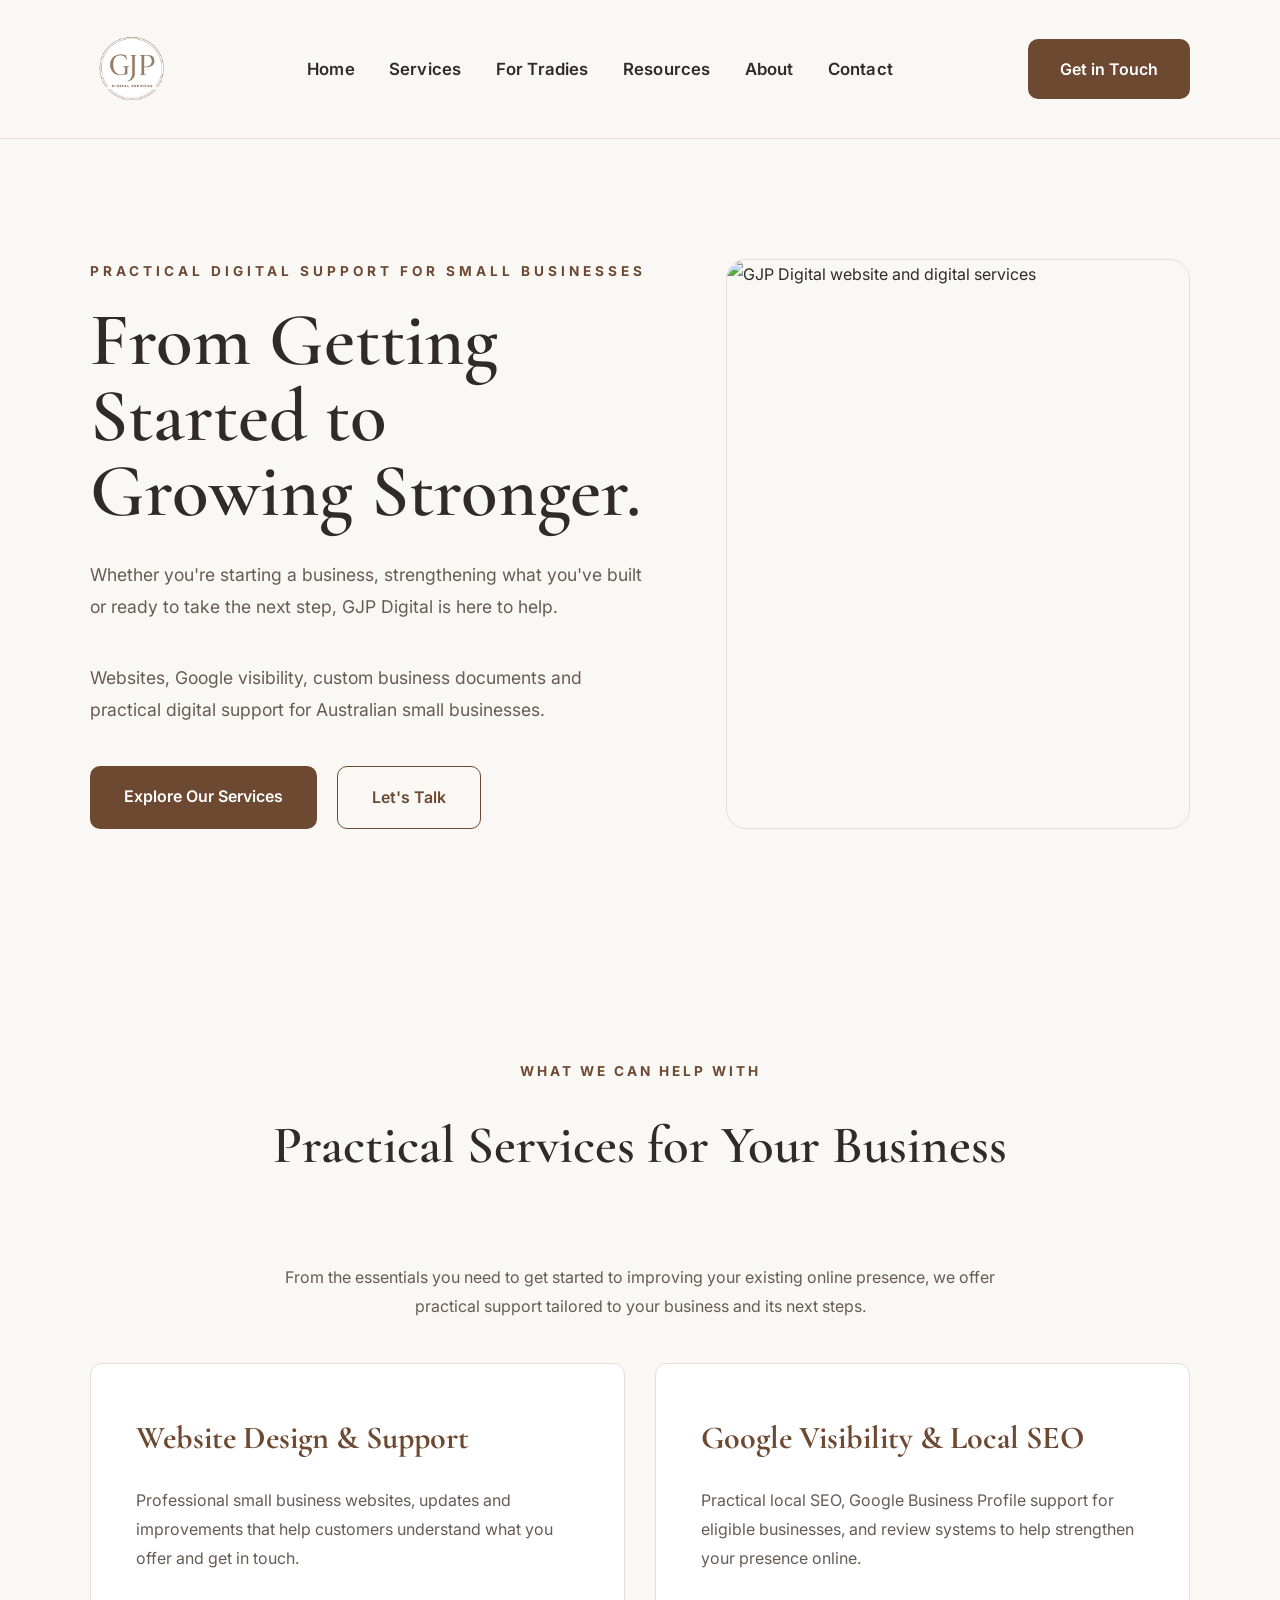
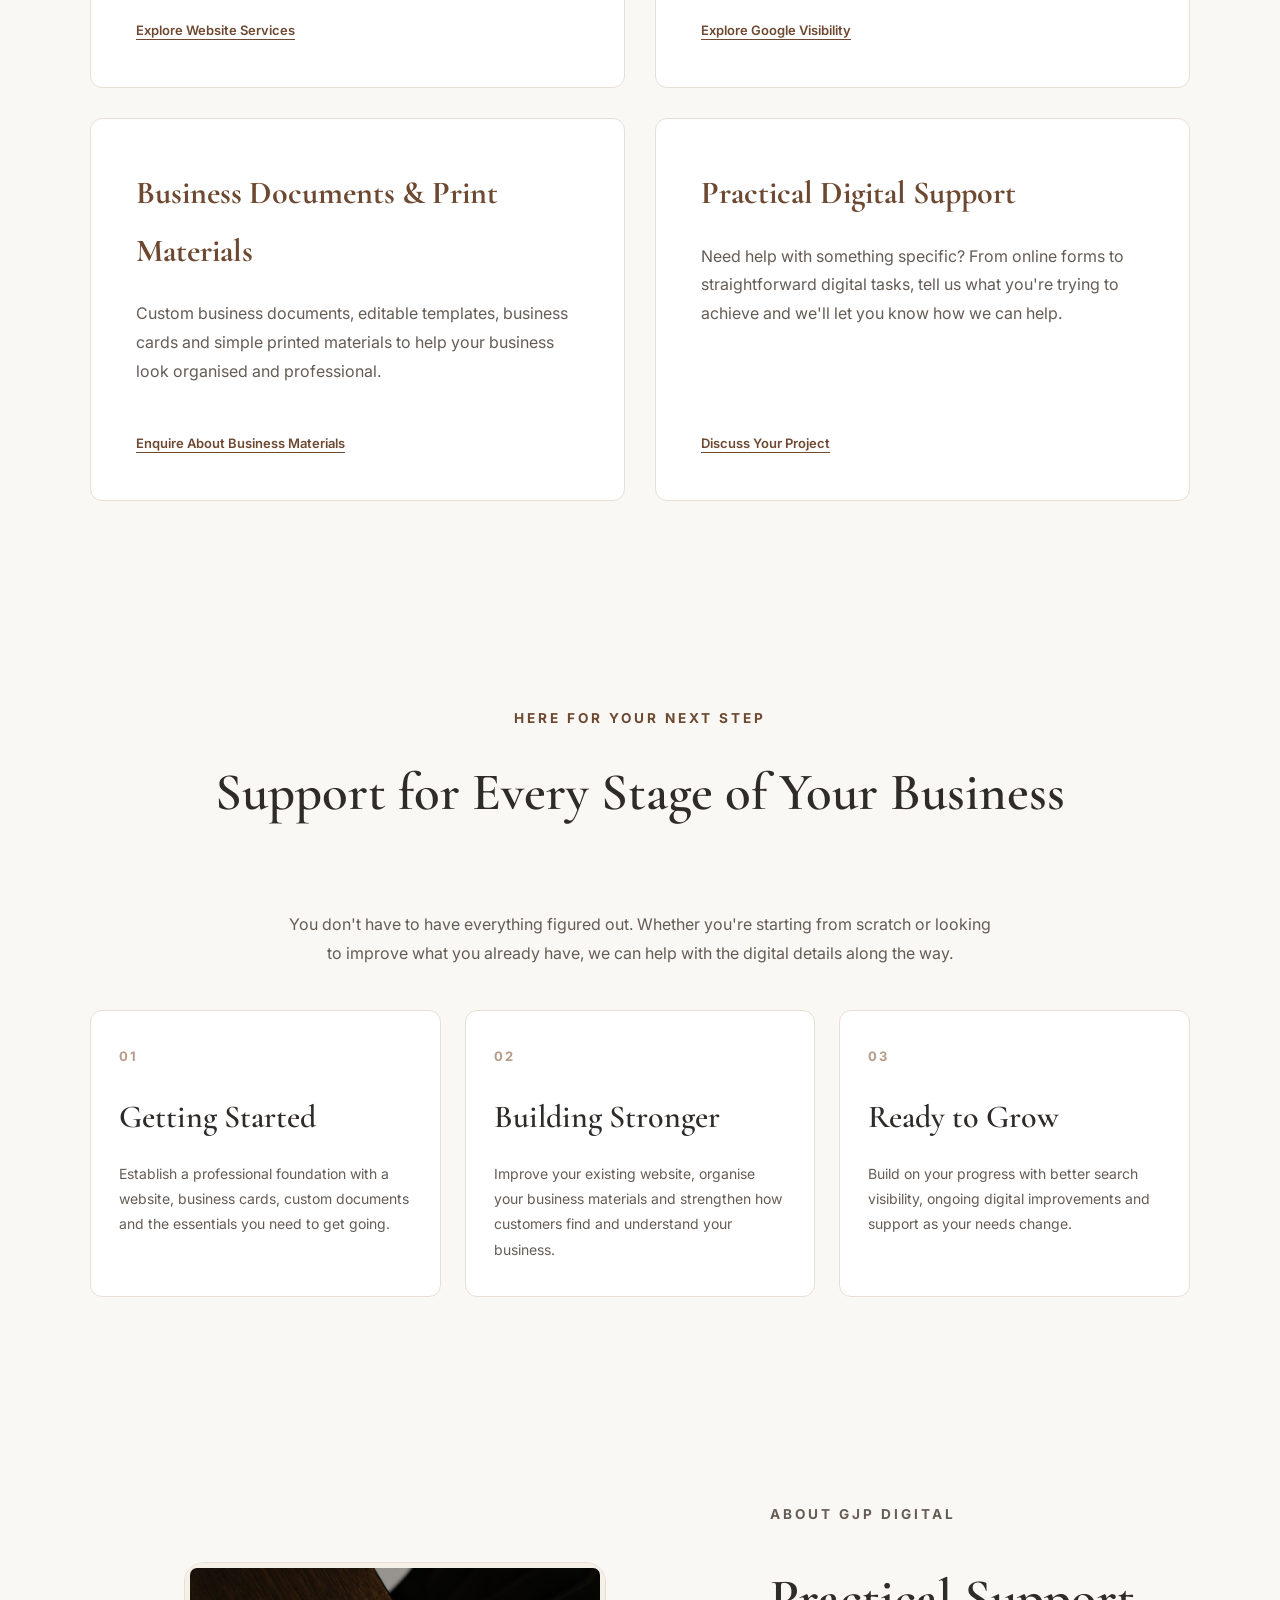
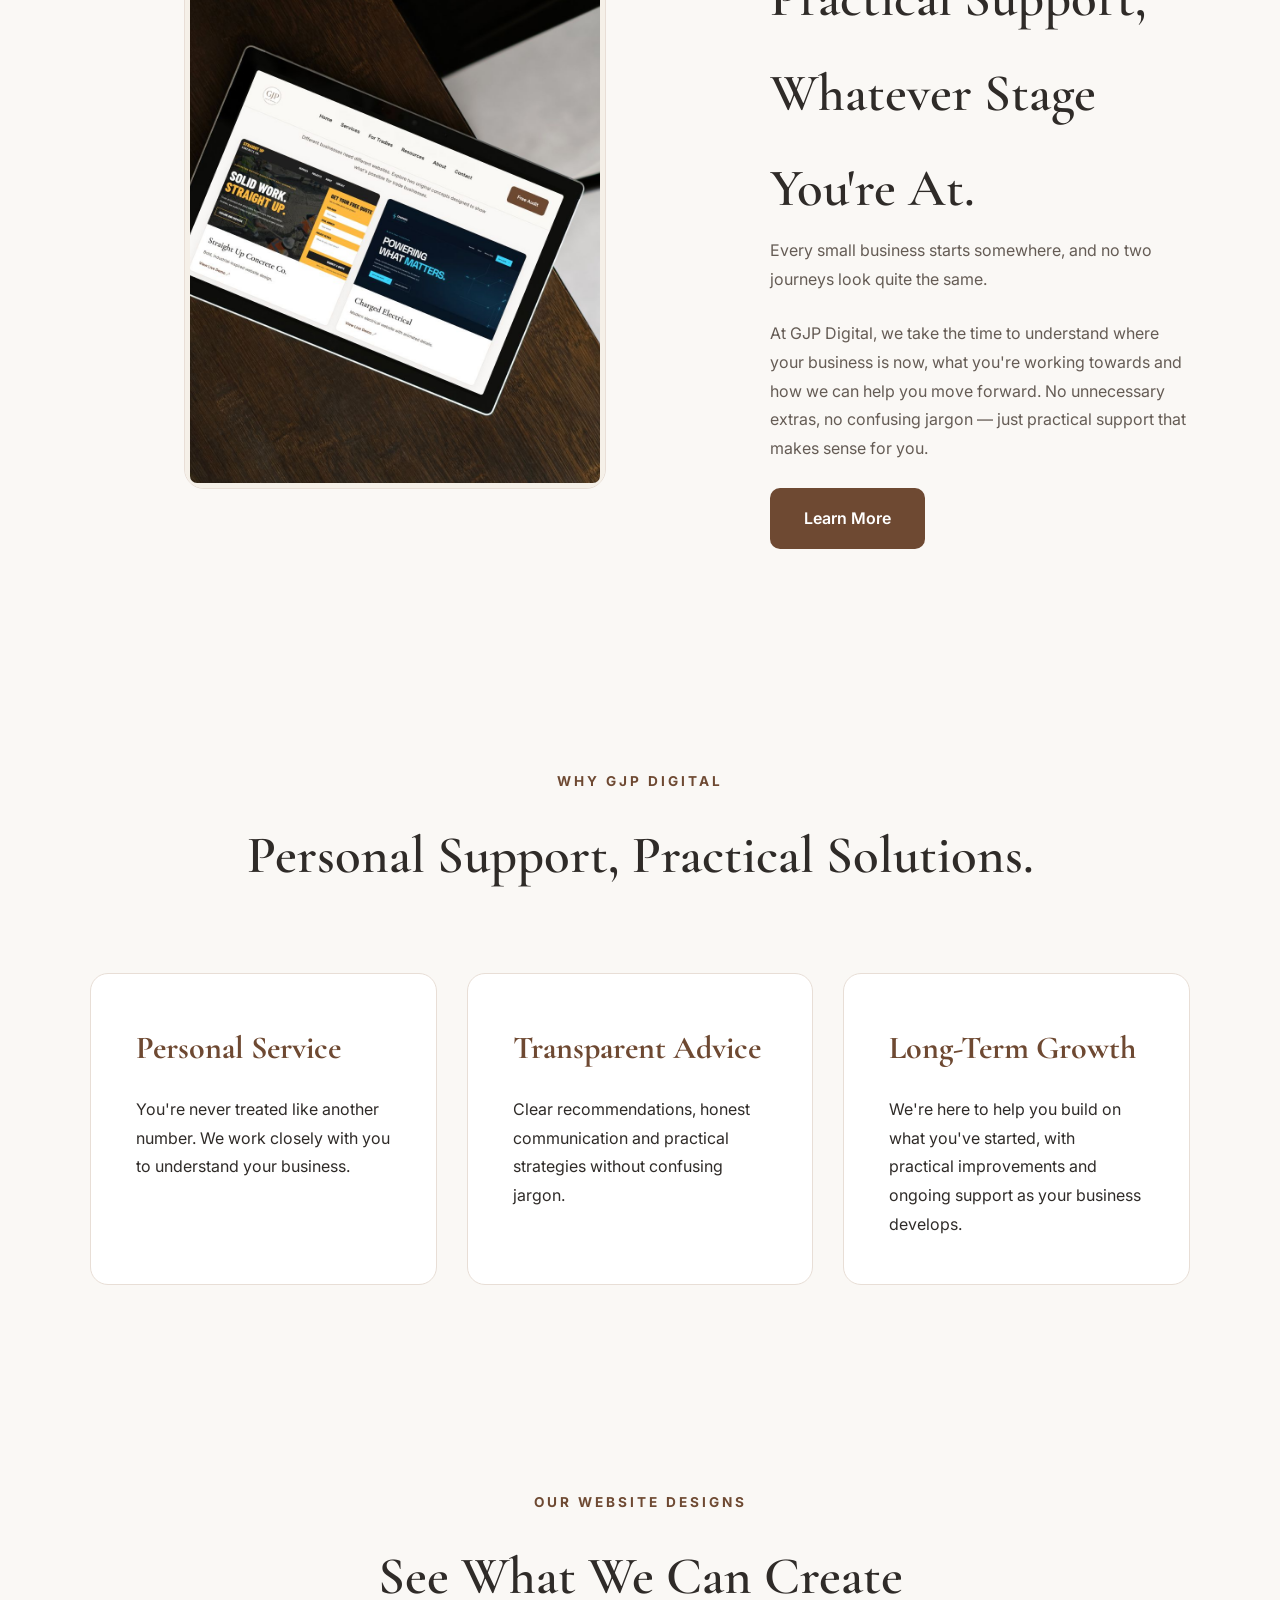
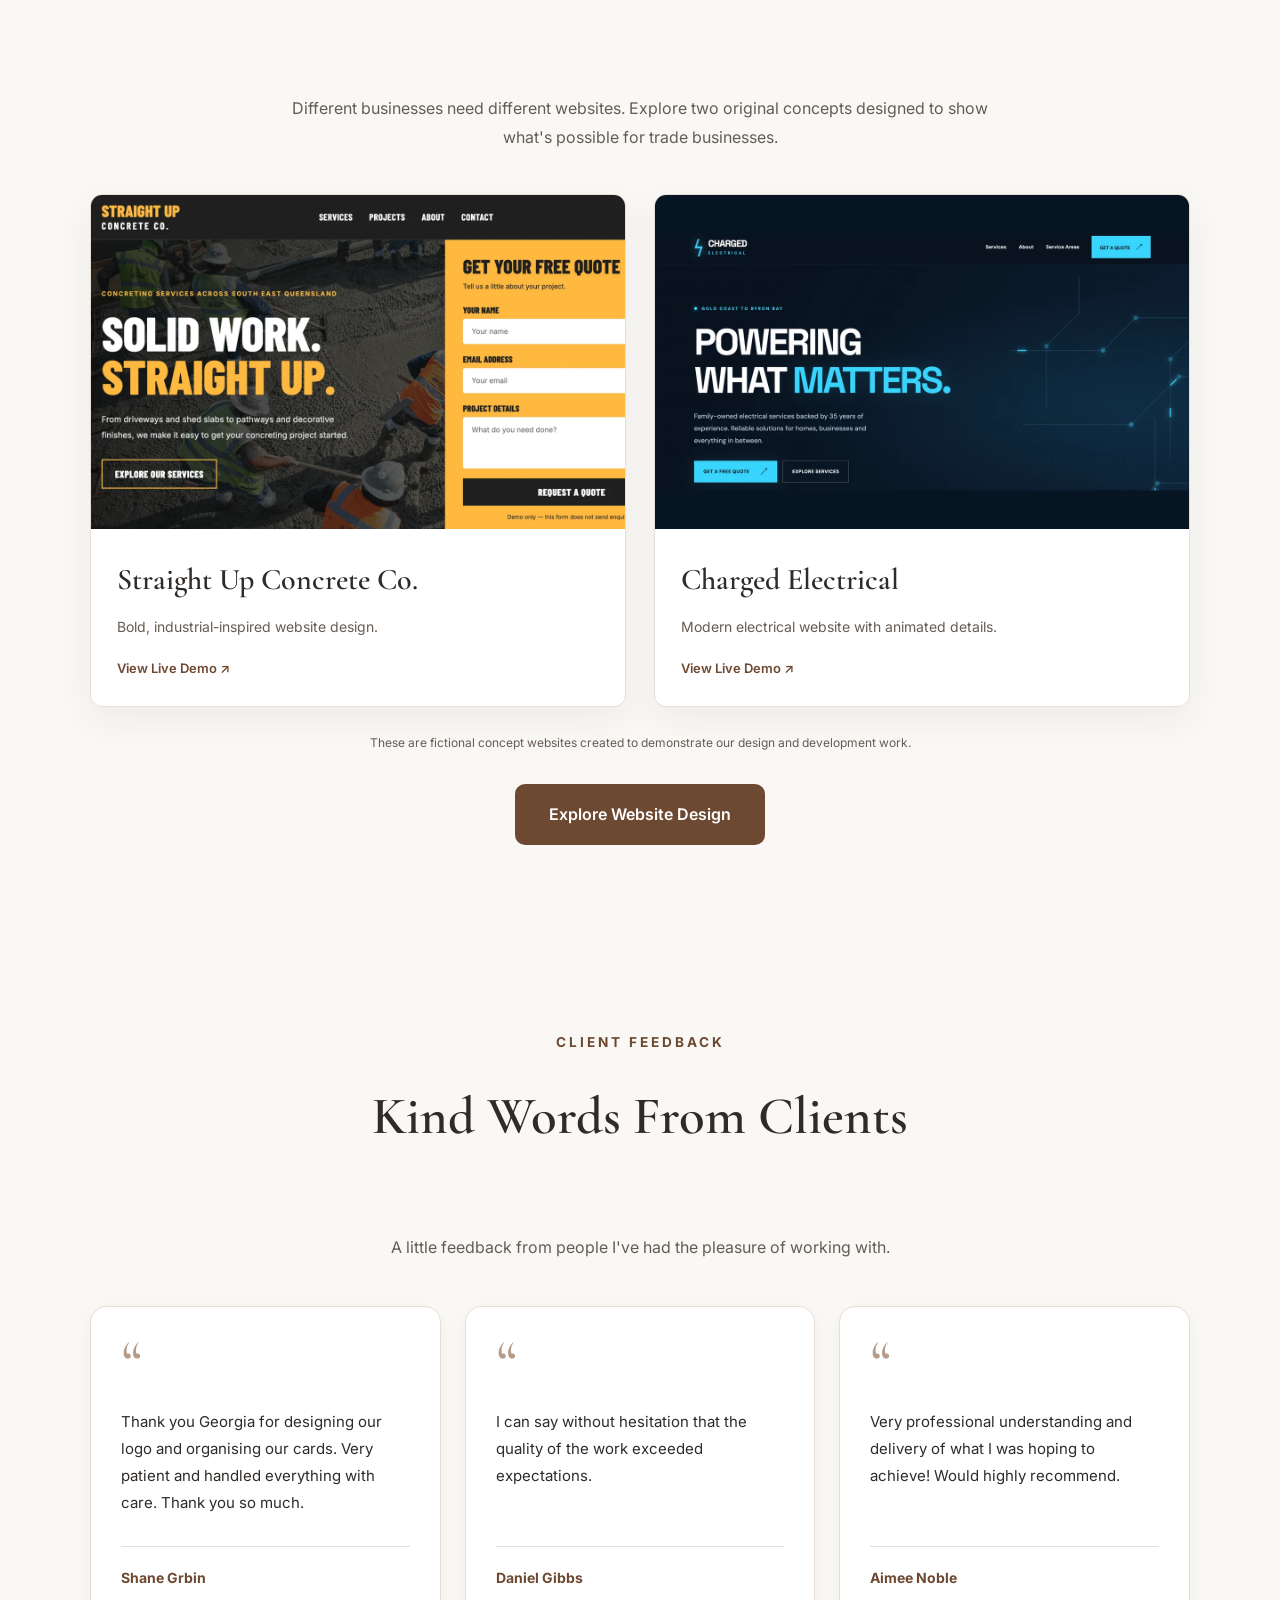
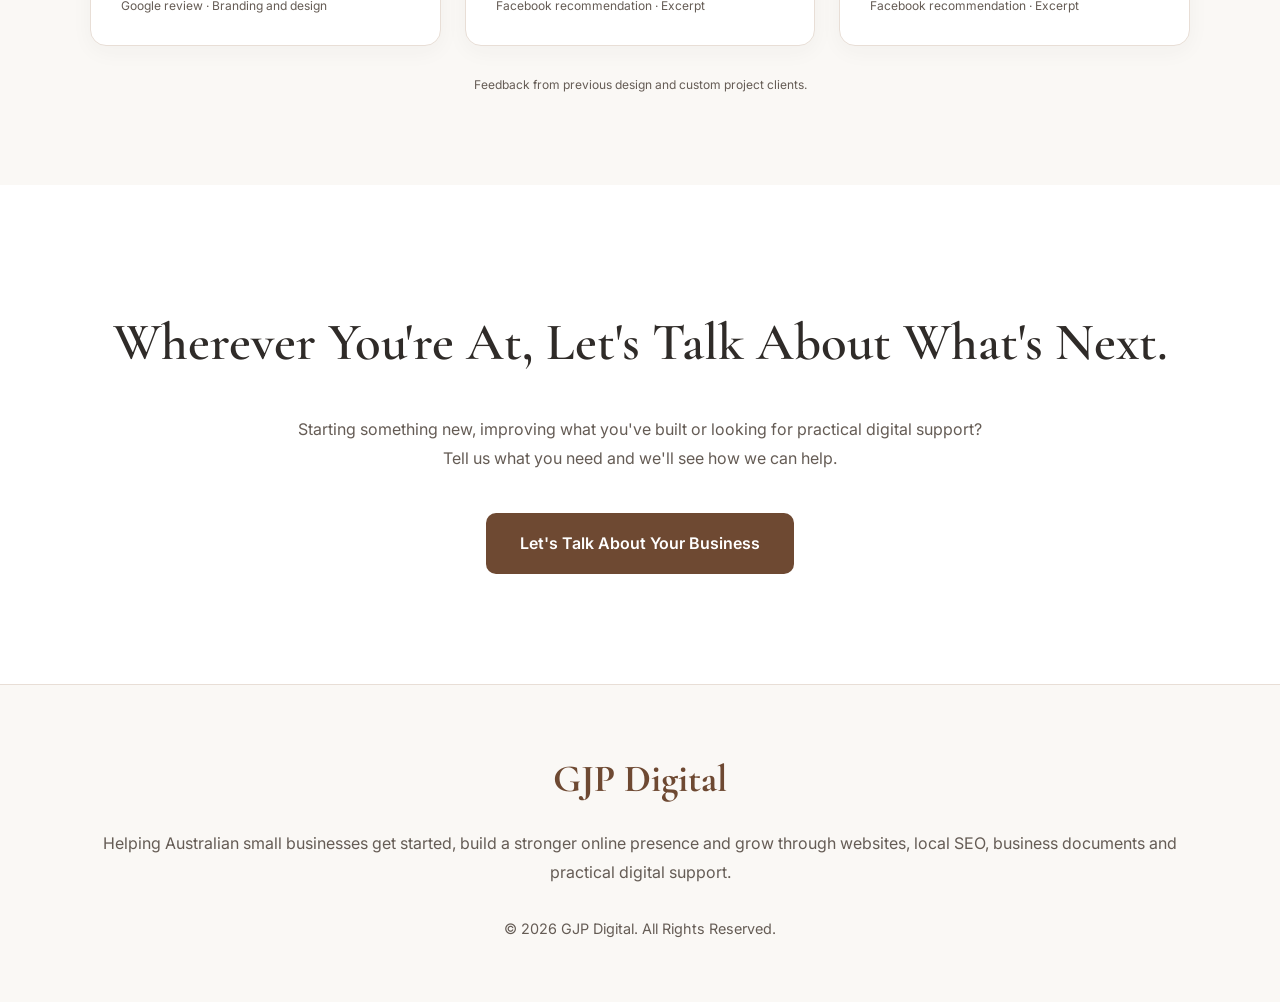
==== commit 9394ad0b: "Update navigation and sitemap" ====
--- a/index.html
+++ b/index.html
@@ -7,8 +7,9 @@
     <meta name="viewport" content="width=device-width, initial-scale=1.0">
 
     
-<title>GJP Digital | Google Business Profile Optimisation</title>
-    <meta name="description" content="Helping Australian businesses improve their Google Business Profile and grow through Local SEO.">
+
+<title>GJP Digital | Websites, Local SEO & Small Business Digital Support</title>
+<meta name="description" content="GJP Digital helps Australian small businesses get started, build a stronger online presence and grow through websites, local SEO, business documents and practical digital support.">
 
     <!-- Google Fonts -->
     <link rel="preconnect" href="https://fonts.googleapis.com">
@@ -26,225 +27,308 @@
 
 <body>
 
-    <!-- =========================
-         HEADER
-    ========================== -->
-
-    <header>
-
-        <div class="container">
-
-            <nav>
-
-                <a href="index.html" class="logo">
-    <img src="images/logo.png" alt="GJP Digital Logo">
-</a>
-
-                
-<ul class="nav-links" id="main-navigation">
-
-    <li><a href="index.html">Home</a></li>
-
-    <li class="nav-dropdown">
-
-        <a href="services.html" class="dropdown-trigger">
-            Services
+<!-- =========================
+     HEADER
+========================== -->
+
+<header>
+    <div class="container">
+
+        <nav>
+
+            <!-- Logo -->
+            <a href="index.html" class="logo">
+                <img src="images/logo.png" alt="GJP Digital Logo">
+            </a>
+
+            <!-- Navigation Links -->
+            <ul class="nav-links" id="main-navigation">
+
+                <li>
+                    <a href="index.html">Home</a>
+                </li>
+
+                <!-- Services Dropdown -->
+                <li class="nav-dropdown">
+
+                    <a href="services.html" class="dropdown-trigger">
+                        Services
+                    </a>
+
+                    
+<ul class="dropdown-menu">
+    <li>
+        <a href="services.html">All Services</a>
+    </li>
+    <li>
+        <a href="small-business-websites.html">
+            Website Design &amp; Support
         </a>
-
-        <ul class="dropdown-menu">
-
-            <li>
-                <a href="services.html">All Services</a>
-            </li>
-
-            <li>
-                <a href="google-business-profile-setup.html">
-                    Google Business Profile Setup
-                </a>
-            </li>
-
-            <li>
-                <a href="google-business-profile-management.html">
-                    Google Business Profile Management
-                </a>
-            </li>
-
-            <li>
-                <a href="google-review-systems.html">
-                    Google Review Systems
-                </a>
-            </li>
-
-            <li>
-                <a href="local-seo.html">
-                    Local SEO
-                </a>
-            </li>
-
-            <li>
-                <a href="small-business-websites.html">
-                    Small Business Websites
-                </a>
-            </li>
-
-        </ul>
-
     </li>
-
-<li>
-    <a href="digital-marketing-for-tradies.html">
-        For Tradies
-    </a>
-</li>
-
-<li>
-    <a href="resources.html">
-        Resources
-    </a>
-</li>
-
-<li><a href="about.html">About</a></li>
-
-
-    <li><a href="contact.html">Contact</a></li>
-
+    <li>
+        <a href="local-seo.html">
+            Google Visibility &amp; Local SEO
+        </a>
+    </li>
+    <li>
+        <a href="custom-documents-business-materials.html">
+            Custom Documents &amp; Business Materials
+        </a>
+    </li>
 </ul>
 
 
-                
-<a href="contact.html" class="nav-button">
-    Free Audit
-</a>
-
-<button class="mobile-menu-toggle"
-        type="button"
-        aria-label="Open navigation menu"
-        aria-expanded="false"
-        aria-controls="main-navigation">
-    <span></span>
-    <span></span>
-    <span></span>
-</button>
-
-</nav>
-
-
-        </div>
-
-    </header>
-
-    <!-- =========================
-         HERO
-    ========================== -->
-
-    <section class="hero">
-
-        <div class="container hero-grid">
-
-            <div class="hero-text">
-
-                <p class="eyebrow">
-                    GOOGLE BUSINESS PROFILE SPECIALISTS
-                </p>
-
-                <h1>
-                    Helping Local Businesses Build a Stronger Presence on Google
-                </h1>
-
-                <p class="hero-description">
-
-                    Your Google Business Profile is often the first impression
-                    customers have of your business.
-
-                    We help Australian businesses improve their local visibility,
-                    attract more customers and grow with practical Local SEO
-                    strategies.
-
-                </p>
-
-                <div class="hero-buttons">
-
-                    <a href="contact.html" class="btn btn-primary">
-                        Get Your Free Audit
+                </li>
+
+                <!-- Other Navigation Links -->
+                <li>
+                    <a href="digital-marketing-for-tradies.html">
+                        For Tradies
                     </a>
-
-                    <a href="services.html" class="btn btn-secondary">
-                        View Services
+                </li>
+
+                <li>
+                    <a href="resources.html">
+                        Resources
                     </a>
-
-                </div>
+                </li>
+
+                <li>
+                    <a href="about.html">About</a>
+                </li>
+
+                <li>
+                    <a href="contact.html">Contact</a>
+                </li>
+
+            </ul>
+
+            <!-- Navigation CTA -->
+            <a href="contact.html" class="nav-button">
+                Get in Touch
+            </a>
+
+            <!-- Mobile Menu Button -->
+            <button
+                class="mobile-menu-toggle"
+                type="button"
+                aria-label="Open navigation menu"
+                aria-expanded="false"
+                aria-controls="main-navigation"
+            >
+                <span></span>
+                <span></span>
+                <span></span>
+            </button>
+
+        </nav>
+
+    </div>
+</header>
+
+    
+<!-- =========================
+     HERO
+========================== -->
+
+<section class="hero">
+    <div class="container hero-grid">
+
+        <div class="hero-text">
+
+            <p class="eyebrow">
+                PRACTICAL DIGITAL SUPPORT FOR SMALL BUSINESSES
+            </p>
+
+            <h1>
+                From Getting Started to Growing Stronger.
+            </h1>
+
+            <p class="hero-description">
+                Whether you're starting a business, strengthening
+                what you've built or ready to take the next step,
+                GJP Digital is here to help.
+            </p>
+
+            <p class="hero-description">
+                Websites, Google visibility, custom business
+                documents and practical digital support for
+                Australian small businesses.
+            </p>
+
+            <div class="hero-buttons">
+
+                <a href="services.html" class="btn btn-primary">
+                    Explore Our Services
+                </a>
+
+                <a href="contact.html" class="btn btn-secondary">
+                    Let's Talk
+                </a>
 
             </div>
 
-            <div class="image-placeholder">
-    <img src="images/hero-mockup.png" alt="GJP Digital website mockup">
-</div>
-
-            </div>
-
-        </div>
-
-    </section>
-
-    <!-- =========================
-         SERVICES
-    ========================== -->
-
-    <section class="services">
-
-        <div class="container">
-
-            <div class="section-heading">
-
-                <p>WHAT WE DO</p>
-
-                <h2>Services Designed to Help Your Business Grow</h2>
-
-            </div>
-
-            <div class="services-grid">
-
-                <article class="service-card">
-
-                    <h3>
-                        Google Business Profile Optimisation
-                    </h3>
-
-                    <p>
-                        Improve your visibility on Google Search and Maps with a fully optimised business profile.
-                    </p>
-
-                </article>
-
-                <article class="service-card">
-
-                    <h3>
-                        Local SEO
-                    </h3>
-
-                    <p>
-                        Help Google understand your business and connect you with more local customers.
-                    </p>
-
-                </article>
-
-                <article class="service-card">
-
-                    <h3>
-                        Monthly Management
-                    </h3>
-
-                    <p>
-                        Keep your profile active through ongoing optimisation, updates and review management.
-                    </p>
-
-                </article>
-
-            </div>
-
-        </div>
-
-    </section>
+        </div>
+
+        <div class="image-placeholder">
+            <img
+                src="images/hero-mockup.png"
+                alt="GJP Digital website and digital services"
+            >
+        </div>
+
+    </div>
+</section>
+
+
+   
+<!-- =========================
+     SERVICES
+========================== -->
+
+<section class="services" id="our-services">
+
+    <div class="container">
+
+        <div class="section-heading">
+            <p>WHAT WE CAN HELP WITH</p>
+            <h2>Practical Services for Your Business</h2>
+        </div>
+
+        <p class="home-services-intro">
+            From the essentials you need to get started
+            to improving your existing online presence,
+            we offer practical support tailored to your
+            business and its next steps.
+        </p>
+
+        <div class="services-grid home-services-grid">
+
+            <article class="service-card">
+                <h3>Website Design &amp; Support</h3>
+                <p>
+                    Professional small business websites,
+                    updates and improvements that help
+                    customers understand what you offer
+                    and get in touch.
+                </p>
+                <a href="small-business-websites.html"
+                   class="home-service-link">
+                    Explore Website Services
+                </a>
+            </article>
+
+            <article class="service-card">
+                <h3>Google Visibility &amp; Local SEO</h3>
+                <p>
+                    Practical local SEO, Google Business
+                    Profile support for eligible businesses,
+                    and review systems to help strengthen
+                    your presence online.
+                </p>
+                <a href="local-seo.html"
+                   class="home-service-link">
+                    Explore Google Visibility
+                </a>
+            </article>
+
+            <article class="service-card">
+                <h3>Business Documents &amp; Print Materials</h3>
+                <p>
+                    Custom business documents, editable
+                    templates, business cards and simple
+                    printed materials to help your business
+                    look organised and professional.
+                </p>
+                <a href="contact.html"
+                   class="home-service-link">
+                    Enquire About Business Materials
+                </a>
+            </article>
+
+            <article class="service-card">
+                <h3>Practical Digital Support</h3>
+                <p>
+                    Need help with something specific?
+                    From online forms to straightforward
+                    digital tasks, tell us what you're
+                    trying to achieve and we'll let you
+                    know how we can help.
+                </p>
+                <a href="contact.html"
+                   class="home-service-link">
+                    Discuss Your Project
+                </a>
+            </article>
+
+        </div>
+
+    </div>
+
+</section>
+
+
+<!-- =========================
+     SUPPORT FOR EVERY STAGE
+========================== -->
+
+<section class="home-journey">
+
+    <div class="container">
+
+        <div class="section-heading">
+            <p>HERE FOR YOUR NEXT STEP</p>
+            <h2>Support for Every Stage of Your Business</h2>
+        </div>
+
+        <p class="home-journey-intro">
+            You don't have to have everything figured out.
+            Whether you're starting from scratch or looking
+            to improve what you already have, we can help
+            with the digital details along the way.
+        </p>
+
+        <div class="home-journey-grid">
+
+            <article class="home-journey-card">
+                <span class="home-journey-number">01</span>
+                <h3>Getting Started</h3>
+                <p>
+                    Establish a professional foundation
+                    with a website, business cards,
+                    custom documents and the essentials
+                    you need to get going.
+                </p>
+            </article>
+
+            <article class="home-journey-card">
+                <span class="home-journey-number">02</span>
+                <h3>Building Stronger</h3>
+                <p>
+                    Improve your existing website,
+                    organise your business materials
+                    and strengthen how customers
+                    find and understand your business.
+                </p>
+            </article>
+
+            <article class="home-journey-card">
+                <span class="home-journey-number">03</span>
+                <h3>Ready to Grow</h3>
+                <p>
+                    Build on your progress with
+                    better search visibility,
+                    ongoing digital improvements
+                    and support as your needs change.
+                </p>
+            </article>
+
+        </div>
+
+    </div>
+
+</section>
+
 
     <!-- =========================
          ABOUT
@@ -269,23 +353,22 @@
                     ABOUT GJP DIGITAL
                 </p>
 
-                <h2>
-                    Practical Local SEO Without the Marketing Jargon.
-                </h2>
-
-                <p>
-
-                    Every business is different.
-
-                    That's why we take the time to understand your goals before recommending strategies that actually make sense for your business.
-
-                </p>
-
-                <p>
-
-                    We focus on long-term growth, honest communication and helping local businesses build a stronger online presence.
-
-                </p>
+                <h2>Practical Support, Whatever Stage You're At.</h2>
+
+                
+<p>
+    Every small business starts somewhere, and no two
+    journeys look quite the same.
+</p>
+
+<p>
+    At GJP Digital, we take the time to understand
+    where your business is now, what you're working
+    towards and how we can help you move forward.
+    No unnecessary extras, no confusing jargon —
+    just practical support that makes sense for you.
+</p>
+
 
                 <a href="about.html" class="btn btn-primary">
 
@@ -311,9 +394,7 @@
 
                 <p>WHY GJP DIGITAL</p>
 
-                <h2>
-                    A Better Way to Grow Your Local Presence
-                </h2>
+                <h2>Personal Support, Practical Solutions.</h2>
 
             </div>
 
@@ -350,10 +431,10 @@
                     <h3>Long-Term Growth</h3>
 
                     <p>
-
-                        We focus on sustainable improvements that continue generating results over time.
-
-                    </p>
+    We're here to help you build on what you've
+    started, with practical improvements and
+    ongoing support as your business develops.
+</p>
 
                 </div>
 
@@ -362,6 +443,89 @@
         </div>
 
     </section>
+
+<!-- =========================
+     WEBSITE EXAMPLES
+========================== -->
+
+<section class="home-showcase">
+
+    <div class="container">
+
+        <div class="section-heading">
+            <p>OUR WEBSITE DESIGNS</p>
+            <h2>See What We Can Create</h2>
+        </div>
+
+        <p class="home-showcase-intro">
+            Different businesses need different websites.
+            Explore two original concepts designed to
+            show what's possible for trade businesses.
+        </p>
+
+        <div class="home-showcase-grid">
+
+            <article class="home-showcase-card">
+                <a href="https://gjpdigital.github.io/straight-up-concrete-demo/"
+                   target="_blank"
+                   rel="noopener noreferrer">
+
+                    <img
+                        src="images/straight-up-concrete-preview.webp"
+                        alt="Straight Up Concrete Co. fictional concreting website design"
+                        loading="lazy"
+                        width="1200"
+                        height="750"
+                    >
+
+                    <div class="home-showcase-info">
+                        <h3>Straight Up Concrete Co.</h3>
+                        <p>Bold, industrial-inspired website design.</p>
+                        <span>View Live Demo &nearr;</span>
+                    </div>
+
+                </a>
+            </article>
+
+            <article class="home-showcase-card">
+                <a href="https://gjpdigital.github.io/charged-electrical-demo/"
+                   target="_blank"
+                   rel="noopener noreferrer">
+
+                    <img
+                        src="images/charged-electrical-preview.webp"
+                        alt="Charged Electrical fictional electrical website design"
+                        loading="lazy"
+                        width="1200"
+                        height="750"
+                    >
+
+                    <div class="home-showcase-info">
+                        <h3>Charged Electrical</h3>
+                        <p>Modern electrical website with animated details.</p>
+                        <span>View Live Demo &nearr;</span>
+                    </div>
+
+                </a>
+            </article>
+
+        </div>
+
+        <p class="home-showcase-disclaimer">
+            These are fictional concept websites created
+            to demonstrate our design and development work.
+        </p>
+
+        <div class="home-showcase-action">
+            <a href="small-business-websites.html"
+               class="btn btn-primary">
+                Explore Website Design
+            </a>
+        </div>
+
+    </div>
+
+</section>
 
 <!-- =========================
      TESTIMONIALS
@@ -445,21 +609,19 @@
 
         <div class="container">
 
-            <h2>
-                Ready to Strengthen Your Google Presence?
-            </h2>
-
-            <p>
-
-                Let's start with a free audit and identify opportunities to help your business attract more local customers.
-
-            </p>
-
-            <a href="contact.html" class="btn btn-primary">
-
-                Book Your Free Audit
-
-            </a>
+            
+<h2>Wherever You're At, Let's Talk About What's Next.</h2>
+
+<p>
+    Starting something new, improving what you've
+    built or looking for practical digital support?
+    Tell us what you need and we'll see how we can help.
+</p>
+
+<a href="contact.html" class="btn btn-primary">
+    Let's Talk About Your Business
+</a>
+
 
         </div>
 
@@ -476,8 +638,11 @@
             <h3>GJP Digital</h3>
 
             <p>
-                Helping Australian businesses build a stronger local presence through Google Business Profile optimisation and Local SEO.
-            </p>
+    Helping Australian small businesses get started,
+    build a stronger online presence and grow through
+    websites, local SEO, business documents and
+    practical digital support.
+</p>
 
             <p class="copyright">
                 © 2026 GJP Digital. All Rights Reserved.
@@ -488,55 +653,7 @@
     </footer>
 
 
-<script>
-document.addEventListener("DOMContentLoaded", function () {
-
-    const menuButton = document.querySelector(".mobile-menu-toggle");
-    const navigation = document.querySelector(".nav-links");
-    const servicesDropdown = document.querySelector(".nav-dropdown");
-    const servicesLink = document.querySelector(".dropdown-trigger");
-
-    if (!menuButton || !navigation) return;
-
-    menuButton.addEventListener("click", function () {
-        const isOpen = navigation.classList.toggle("is-open");
-
-        menuButton.setAttribute("aria-expanded", String(isOpen));
-        menuButton.setAttribute(
-            "aria-label",
-            isOpen ? "Close navigation menu" : "Open navigation menu"
-        );
-
-        if (!isOpen && servicesDropdown) {
-            servicesDropdown.classList.remove("submenu-open");
-        }
-    });
-
-    if (servicesDropdown && servicesLink) {
-        servicesLink.addEventListener("click", function (event) {
-
-            if (window.matchMedia("(max-width: 900px)").matches) {
-                event.preventDefault();
-                servicesDropdown.classList.toggle("submenu-open");
-            }
-
-        });
-    }
-
-    window.addEventListener("resize", function () {
-        if (window.innerWidth > 900) {
-            navigation.classList.remove("is-open");
-            menuButton.setAttribute("aria-expanded", "false");
-            menuButton.setAttribute("aria-label", "Open navigation menu");
-
-            if (servicesDropdown) {
-                servicesDropdown.classList.remove("submenu-open");
-            }
-        }
-    });
-
-});
-</script>
+<script src="js/navigation.js" defer></script>
 
 </body>
 </html>
--- a/css/style.css
+++ b/css/style.css
@@ -998,3 +998,978 @@
         margin: 0 auto;
     }
 }
+
+/* =========================================
+   WEBSITE PORTFOLIO
+========================================= */
+
+.portfolio-section {
+    padding: 110px 0;
+    background: #FAF8F5;
+}
+
+.portfolio-heading {
+    max-width: 760px;
+    margin: 0 auto 75px;
+    text-align: center;
+}
+
+.portfolio-heading .section-tag {
+    color: #6E4932;
+    font-size: 12px;
+    font-weight: 700;
+    letter-spacing: 2px;
+    margin-bottom: 18px;
+}
+
+.portfolio-heading h2 {
+    font-family: 'Cormorant Garamond', serif;
+    font-size: clamp(40px, 5vw, 60px);
+    font-weight: 600;
+    line-height: 1.1;
+    color: #2F2B28;
+    margin-bottom: 22px;
+}
+
+.portfolio-heading > p:last-child {
+    color: #655C55;
+    font-size: 16px;
+    line-height: 1.9;
+}
+
+/* STAGGERED PROJECT ROWS */
+
+.portfolio-project {
+    display: grid;
+    grid-template-columns: 1.15fr 1fr;
+    align-items: center;
+    gap: 65px;
+    margin-bottom: 95px;
+}
+
+.portfolio-reverse {
+    grid-template-columns: 1fr 1.15fr;
+}
+
+.portfolio-reverse .portfolio-image {
+    order: 2;
+}
+
+.portfolio-reverse .portfolio-content {
+    order: 1;
+}
+
+/* WEBSITE SCREENSHOTS */
+
+.portfolio-image {
+    position: relative;
+    padding: 12px;
+    background: #FFFFFF;
+    border: 1px solid #E8DED6;
+    box-shadow: 0 12px 35px rgba(47, 43, 40, 0.07);
+    transition: transform 0.3s ease,
+                box-shadow 0.3s ease;
+}
+
+.portfolio-image:hover {
+    transform: translateY(-5px);
+    box-shadow: 0 25px 55px rgba(47,43,40,0.13);
+}
+
+.portfolio-image a {
+    display: block;
+    overflow: hidden;
+}
+
+.portfolio-image img {
+    display: block;
+    width: 100%;
+    height: auto;
+    aspect-ratio: 16 / 10;
+    object-fit: contain;
+    background: #FFFFFF;
+}
+
+/* PROJECT INFORMATION */
+
+.portfolio-content {
+    display: flex;
+    flex-direction: column;
+    align-items: flex-start;
+}
+
+.portfolio-number {
+    color: #9A7B67;
+    font-size: 11px;
+    font-weight: 700;
+    letter-spacing: 1.8px;
+    margin-bottom: 18px;
+}
+
+.portfolio-content h3 {
+    font-family: 'Cormorant Garamond', serif;
+    font-size: clamp(35px, 3.5vw, 49px);
+    font-weight: 600;
+    line-height: 1.1;
+    color: #2F2B28;
+    margin-bottom: 22px;
+}
+
+.portfolio-content p {
+    color: #655C55;
+    font-size: 15px;
+    line-height: 1.85;
+    margin-bottom: 16px;
+}
+
+.portfolio-demo-label {
+    display: inline-block;
+    margin-top: 8px;
+    margin-bottom: 25px;
+    padding: 8px 12px;
+    background: #EEE7E1;
+    color: #6E4932;
+    font-size: 11px;
+    font-weight: 600;
+}
+
+/* LIVE DEMO BUTTON */
+
+.portfolio-button {
+    display: inline-flex;
+    align-items: center;
+    justify-content: space-between;
+    gap: 30px;
+    padding: 15px 22px;
+    background: #6E4932;
+    color: #FFFFFF;
+    font-size: 13px;
+    font-weight: 600;
+    text-decoration: none;
+    transition: background 0.25s ease,
+                transform 0.25s ease;
+}
+
+.portfolio-button:hover {
+    background: #4E3323;
+    color: #FFFFFF;
+    transform: translateY(-2px);
+}
+
+.portfolio-button span {
+    font-size: 19px;
+}
+
+/* BOTTOM CALL TO ACTION */
+
+.portfolio-bottom {
+    padding: 55px 30px;
+    text-align: center;
+    background: #FFFFFF;
+    border: 1px solid #E8DED6;
+}
+
+.portfolio-bottom h3 {
+    font-family: 'Cormorant Garamond', serif;
+    font-size: 39px;
+    font-weight: 600;
+    color: #2F2B28;
+    margin-bottom: 12px;
+}
+
+.portfolio-bottom p {
+    max-width: 540px;
+    margin: 0 auto 25px;
+    color: #655C55;
+    font-size: 15px;
+    line-height: 1.8;
+}
+
+/* RESPONSIVE */
+
+@media (max-width: 900px) {
+    .portfolio-project,
+    .portfolio-reverse {
+        grid-template-columns: 1fr;
+        gap: 35px;
+        margin-bottom: 75px;
+    }
+
+    .portfolio-reverse .portfolio-image,
+    .portfolio-reverse .portfolio-content {
+        order: initial;
+    }
+}
+
+@media (max-width: 600px) {
+    .portfolio-section {
+        padding: 75px 0;
+    }
+
+    .portfolio-heading {
+        margin-bottom: 45px;
+    }
+
+    .portfolio-heading h2 {
+        font-size: 40px;
+    }
+
+    .portfolio-content h3 {
+        font-size: 37px;
+    }
+
+    .portfolio-image {
+        padding: 7px;
+    }
+
+    .portfolio-bottom {
+        padding: 40px 20px;
+    }
+
+    .portfolio-bottom h3 {
+        font-size: 33px;
+    }
+}
+
+@media (prefers-reduced-motion: reduce) {
+    .portfolio-image,
+    .portfolio-button {
+        transition: none;
+    }
+}
+/* Portfolio corner styling */
+
+.portfolio-image {
+    border-radius: 12px;
+}
+
+.portfolio-image a,
+.portfolio-image img {
+    border-radius: 6px;
+}
+
+.portfolio-button {
+    border-radius: 8px;
+}
+
+.portfolio-demo-label {
+    border-radius: 6px;
+}
+
+.portfolio-bottom {
+    border-radius: 12px;
+}
+
+.portfolio-bottom .btn {
+    border-radius: 8px;
+}
+
+/* =========================================
+   HOMEPAGE - BROADER BUSINESS POSITIONING
+========================================= */
+
+/* Four balanced service cards */
+
+.home-services-intro,
+.home-journey-intro,
+.home-showcase-intro {
+    max-width: 720px;
+    margin: 0 auto 42px;
+    text-align: center;
+    color: #655C55;
+    font-size: 16px;
+    line-height: 1.8;
+}
+
+.home-services-grid {
+    grid-template-columns: repeat(2, minmax(0, 1fr));
+}
+
+.home-services-grid .service-card {
+    display: flex;
+    flex-direction: column;
+    align-items: flex-start;
+    border-radius: 12px;
+}
+
+.home-service-link {
+    display: inline-block;
+    margin-top: auto;
+    padding-top: 22px;
+    color: #6E4932;
+    font-size: 13px;
+    font-weight: 600;
+    text-decoration: underline;
+    text-underline-offset: 4px;
+}
+
+/* Business journey */
+
+.home-journey {
+    padding: 95px 0;
+    background: #FAF8F5;
+}
+
+.home-journey-grid {
+    display: grid;
+    grid-template-columns: repeat(3, minmax(0, 1fr));
+    gap: 24px;
+}
+
+.home-journey-card {
+    padding: 34px 28px;
+    background: #FFFFFF;
+    border: 1px solid #E8DED6;
+    border-radius: 12px;
+}
+
+.home-journey-number {
+    display: block;
+    margin-bottom: 20px;
+    color: #B59B88;
+    font-size: 13px;
+    font-weight: 700;
+    letter-spacing: 2px;
+}
+
+.home-journey-card h3 {
+    margin-bottom: 15px;
+    color: #2F2B28;
+    font-family: 'Cormorant Garamond', serif;
+    font-size: 32px;
+    font-weight: 600;
+}
+
+.home-journey-card p {
+    color: #655C55;
+    font-size: 14px;
+    line-height: 1.8;
+}
+
+/* Homepage website examples */
+
+.home-showcase {
+    padding: 95px 0;
+    background: #FAF8F5;
+}
+
+.home-showcase-grid {
+    display: grid;
+    grid-template-columns: repeat(2, minmax(0, 1fr));
+    gap: 28px;
+}
+
+.home-showcase-card {
+    overflow: hidden;
+    background: #FFFFFF;
+    border: 1px solid #E8DED6;
+    border-radius: 12px;
+    box-shadow: 0 12px 35px rgba(47, 43, 40, 0.06);
+}
+
+.home-showcase-card a {
+    display: block;
+    height: 100%;
+    color: inherit;
+    text-decoration: none;
+}
+
+.home-showcase-card img {
+    display: block;
+    width: 100%;
+    aspect-ratio: 16 / 10;
+    object-fit: contain;
+    background: #FFFFFF;
+}
+
+.home-showcase-info {
+    padding: 26px;
+}
+
+.home-showcase-info h3 {
+    margin-bottom: 8px;
+    color: #2F2B28;
+    font-family: 'Cormorant Garamond', serif;
+    font-size: 30px;
+    font-weight: 600;
+}
+
+.home-showcase-info p {
+    margin-bottom: 15px;
+    color: #655C55;
+    font-size: 14px;
+    line-height: 1.7;
+}
+
+.home-showcase-info span {
+    color: #6E4932;
+    font-size: 13px;
+    font-weight: 600;
+}
+
+.home-showcase-disclaimer {
+    margin: 25px 0;
+    color: #655C55;
+    font-size: 12px;
+    text-align: center;
+}
+
+.home-showcase-action {
+    margin-top: 30px;
+    text-align: center;
+}
+
+/* Responsive layouts */
+
+@media (max-width: 900px) {
+    .home-journey-grid {
+        grid-template-columns: 1fr;
+    }
+}
+
+@media (max-width: 700px) {
+    .home-services-grid,
+    .home-showcase-grid {
+        grid-template-columns: 1fr;
+    }
+
+    .home-journey,
+    .home-showcase {
+        padding: 65px 0;
+    }
+
+    .home-journey-card {
+        padding: 28px 24px;
+    }
+
+    .home-showcase-info {
+        padding: 22px;
+    }
+}
+/* =========================================
+   FIX HOMEPAGE WEBSITE SHOWCASE HEIGHT
+========================================= */
+
+.home-showcase-grid {
+    align-items: start;
+}
+
+.home-showcase-card {
+    height: auto;
+    min-height: 0;
+}
+
+.home-showcase-card a {
+    display: block;
+    height: auto;
+}
+
+.home-showcase-card img {
+    display: block;
+    width: 100%;
+    height: auto;
+    aspect-ratio: auto;
+    object-fit: contain;
+}
+
+.home-showcase-info {
+    padding: 24px 26px;
+}
+
+/* =========================================
+   SERVICES PAGE REFRESH
+========================================= */
+
+.services-page-hero .container {
+    max-width: 1200px;
+}
+
+.services-page-hero h1 {
+    max-width: 950px;
+}
+
+.services-page-hero .hero-description {
+    max-width: 760px;
+}
+
+.services-overview {
+    padding: 95px 0;
+}
+
+.services-overview-intro {
+    max-width: 760px;
+    margin: 0 auto 45px;
+    color: #655C55;
+    text-align: center;
+    font-size: 16px;
+    line-height: 1.85;
+}
+
+.services-overview-grid {
+    display: grid;
+    grid-template-columns: repeat(2, minmax(0, 1fr));
+    gap: 26px;
+}
+
+.services-overview-card {
+    display: flex;
+    flex-direction: column;
+    align-items: flex-start;
+    border-radius: 12px;
+    padding: 36px;
+}
+
+.services-category-number {
+    display: block;
+    margin-bottom: 20px;
+    color: #B59B88;
+    font-size: 13px;
+    font-weight: 700;
+    letter-spacing: 2px;
+}
+
+.services-overview-card h3 {
+    margin-bottom: 18px;
+}
+
+.services-overview-card p {
+    margin-bottom: 15px;
+}
+
+.services-overview-card .service-link {
+    margin-top: auto;
+    padding-top: 20px;
+}
+
+/* Specialist Google services */
+
+.services-specialist {
+    padding: 95px 0;
+    background: #FAF8F5;
+}
+
+.services-specialist-grid {
+    display: grid;
+    grid-template-columns: repeat(3, minmax(0, 1fr));
+    gap: 24px;
+}
+
+.services-specialist-card {
+    display: flex;
+    flex-direction: column;
+    padding: 30px;
+    background: #FFFFFF;
+    border: 1px solid #E8DED6;
+    border-radius: 12px;
+    text-decoration: none;
+    transition: transform 0.25s ease,
+                box-shadow 0.25s ease;
+}
+
+.services-specialist-card:hover {
+    transform: translateY(-4px);
+    box-shadow: 0 12px 30px rgba(47,43,40,0.07);
+}
+
+.services-specialist-card h3 {
+    margin-bottom: 15px;
+    color: #2F2B28;
+    font-family: 'Cormorant Garamond', serif;
+    font-size: 28px;
+    font-weight: 600;
+}
+
+.services-specialist-card p {
+    margin-bottom: 20px;
+    color: #655C55;
+    font-size: 14px;
+    line-height: 1.8;
+}
+
+.services-specialist-card span {
+    margin-top: auto;
+    color: #6E4932;
+    font-size: 13px;
+    font-weight: 600;
+}
+
+/* Custom work examples */
+
+.services-custom-work {
+    padding: 95px 0;
+}
+
+.services-custom-grid {
+    display: grid;
+    grid-template-columns: repeat(3, minmax(0, 1fr));
+    gap: 24px;
+}
+
+.services-custom-card {
+    overflow: hidden;
+    background: #FFFFFF;
+    border: 1px solid #E8DED6;
+    border-radius: 12px;
+    box-shadow: 0 12px 35px rgba(47,43,40,0.05);
+}
+
+.services-custom-placeholder {
+    display: flex;
+    align-items: center;
+    justify-content: center;
+    min-height: 220px;
+    padding: 25px;
+    background: #EEE7E1;
+    color: #6E4932;
+    text-align: center;
+}
+
+.services-custom-placeholder span {
+    font-size: 12px;
+    font-weight: 700;
+    letter-spacing: 2px;
+}
+
+.services-custom-content {
+    padding: 26px;
+}
+
+.services-custom-content h3 {
+    margin-bottom: 10px;
+    color: #2F2B28;
+    font-family: 'Cormorant Garamond', serif;
+    font-size: 29px;
+    font-weight: 600;
+}
+
+.services-custom-content p {
+    color: #655C55;
+    font-size: 14px;
+    line-height: 1.8;
+}
+
+.services-custom-note {
+    margin-top: 24px;
+    color: #655C55;
+    font-size: 12px;
+    text-align: center;
+}
+
+/* Responsive */
+
+@media (max-width: 900px) {
+    .services-specialist-grid,
+    
+.services-custom-grid {
+    display: grid;
+    grid-template-columns: repeat(2, minmax(0, 1fr));
+    gap: 28px;
+}
+
+}
+
+@media (max-width: 700px) {
+    .services-overview-grid {
+        grid-template-columns: 1fr;
+    }
+
+    .services-overview,
+    .services-specialist,
+    .services-custom-work {
+        padding: 65px 0;
+    }
+
+    .services-overview-card {
+        padding: 28px;
+    }
+}
+
+@media (prefers-reduced-motion: reduce) {
+    .services-specialist-card {
+        transition: none;
+    }
+}
+
+/* =========================================
+   CUSTOM WORK PORTFOLIO IMAGES
+========================================= */
+
+.services-custom-card {
+    display: flex;
+    flex-direction: column;
+    overflow: hidden;
+    height: auto;
+    border-radius: 12px;
+}
+
+.services-custom-card img {
+    display: block;
+    width: 100%;
+    height: auto;
+    aspect-ratio: 4 / 3;
+    object-fit: contain;
+    background: #FAF8F5;
+}
+
+.services-custom-content {
+    flex: 1;
+    padding: 26px;
+}
+
+.services-custom-action {
+    margin-top: 45px;
+    text-align: center;
+}
+
+.services-custom-action p {
+    margin-bottom: 22px;
+    color: #655C55;
+    font-size: 15px;
+}
+
+@media (max-width: 700px) {
+    .services-custom-grid {
+        grid-template-columns: 1fr;
+    }
+
+    .services-custom-content {
+        padding: 22px;
+    }
+}
+
+/* Zoom GRB Mowing portfolio image only */
+
+.services-custom-card:first-child img {
+    object-fit: cover;
+    object-position: center;
+}
+
+/* GRB Mowing image crop */
+
+.services-custom-card img.grb-portfolio-image {
+    object-fit: cover;
+    object-position: center;
+}
+
+/* =========================================
+   CUSTOM DOCUMENTS & BUSINESS MATERIALS
+========================================= */
+
+.custom-docs-hero .container {
+    max-width: 1200px;
+}
+
+.custom-docs-hero h1 {
+    max-width: 900px;
+}
+
+.custom-docs-hero .hero-description {
+    max-width: 760px;
+}
+
+.custom-docs-section {
+    padding: 90px 0;
+}
+
+.custom-docs-intro {
+    max-width: 760px;
+    margin: 0 auto 42px;
+    color: #655C55;
+    text-align: center;
+    font-size: 16px;
+    line-height: 1.8;
+}
+
+.custom-docs-grid {
+    display: grid;
+    grid-template-columns: repeat(2, minmax(0, 1fr));
+    gap: 26px;
+}
+
+.custom-docs-card {
+    padding: 36px;
+    background: #FFFFFF;
+    border: 1px solid #E8DED6;
+    border-radius: 12px;
+}
+
+.custom-docs-number {
+    display: block;
+    margin-bottom: 18px;
+    color: #B59B88;
+    font-size: 13px;
+    font-weight: 700;
+    letter-spacing: 2px;
+}
+
+.custom-docs-card h3,
+.custom-docs-project h3,
+.custom-docs-process h3 {
+    margin-bottom: 14px;
+    color: #2F2B28;
+    font-family: 'Cormorant Garamond', serif;
+    font-size: 30px;
+    font-weight: 600;
+}
+
+.custom-docs-card p,
+.custom-docs-project p,
+.custom-docs-process p {
+    color: #655C55;
+    font-size: 14px;
+    line-height: 1.8;
+}
+
+/* Portfolio gallery */
+
+.custom-docs-work {
+    background: #FAF8F5;
+}
+
+.custom-docs-gallery {
+    display: grid;
+    grid-template-columns: repeat(2, minmax(0, 1fr));
+    gap: 28px;
+}
+
+.custom-docs-project {
+    overflow: hidden;
+    background: #FFFFFF;
+    border: 1px solid #E8DED6;
+    border-radius: 12px;
+    box-shadow: 0 12px 35px rgba(47, 43, 40, 0.05);
+}
+
+.custom-docs-image {
+    overflow: hidden;
+    aspect-ratio: 4 / 3;
+    background: #FAF8F5;
+}
+
+.custom-docs-image img {
+    display: block;
+    width: 100%;
+    height: 100%;
+    object-fit: contain;
+}
+
+.custom-docs-image img.grb-portfolio-image {
+    object-fit: cover;
+    object-position: center;
+}
+
+.custom-docs-project-info {
+    padding: 26px;
+}
+
+/* Process */
+
+.custom-docs-process-grid {
+    display: grid;
+    grid-template-columns: repeat(3, minmax(0, 1fr));
+    gap: 24px;
+}
+
+.custom-docs-process-grid article {
+    padding: 30px;
+    border: 1px solid #E8DED6;
+    border-radius: 12px;
+}
+
+.custom-docs-process-grid article span {
+    display: block;
+    margin-bottom: 18px;
+    color: #B59B88;
+    font-size: 13px;
+    font-weight: 700;
+    letter-spacing: 2px;
+}
+
+/* Responsive */
+
+@media (max-width: 900px) {
+    .custom-docs-process-grid {
+        grid-template-columns: 1fr;
+    }
+}
+
+@media (max-width: 700px) {
+    .custom-docs-section {
+        padding: 65px 0;
+    }
+
+    .custom-docs-grid,
+    .custom-docs-gallery {
+        grid-template-columns: 1fr;
+    }
+
+    .custom-docs-card,
+    .custom-docs-process-grid article {
+        padding: 26px;
+    }
+
+    .custom-docs-project-info {
+        padding: 22px;
+    }
+}
+
+/* =========================================
+   CONTACT FORM SERVICE SELECTOR
+========================================= */
+
+.contact-form label {
+    display: block;
+    margin-bottom: 10px;
+    color: #2F2B28;
+    font-size: 14px;
+    font-weight: 600;
+}
+
+.contact-form select {
+    display: block;
+    width: 100%;
+    padding: 15px 16px;
+    margin-bottom: 20px;
+    border: 1px solid #E8DED6;
+    border-radius: 8px;
+    background: #FFFFFF;
+    color: #2F2B28;
+    font-family: 'Inter', sans-serif;
+    font-size: 15px;
+    cursor: pointer;
+}
+
+.contact-form select:focus {
+    outline: 2px solid #B59B88;
+    outline-offset: 2px;
+}
+
+/* Mobile navigation overflow fix */
+@media (max-width: 900px) {
+
+    .nav-links,
+    .nav-dropdown,
+    .dropdown-menu {
+        box-sizing: border-box;
+        max-width: 100%;
+        min-width: 0;
+    }
+
+    .nav-links {
+        width: 100%;
+        overflow-x: hidden;
+    }
+
+    .nav-links a,
+    .dropdown-menu a {
+        white-space: normal;
+        overflow-wrap: break-word;
+    }
+
+    .nav-dropdown .dropdown-menu {
+        position: static;
+        width: 100%;
+        max-width: 100%;
+        transform: none;
+    }
+}
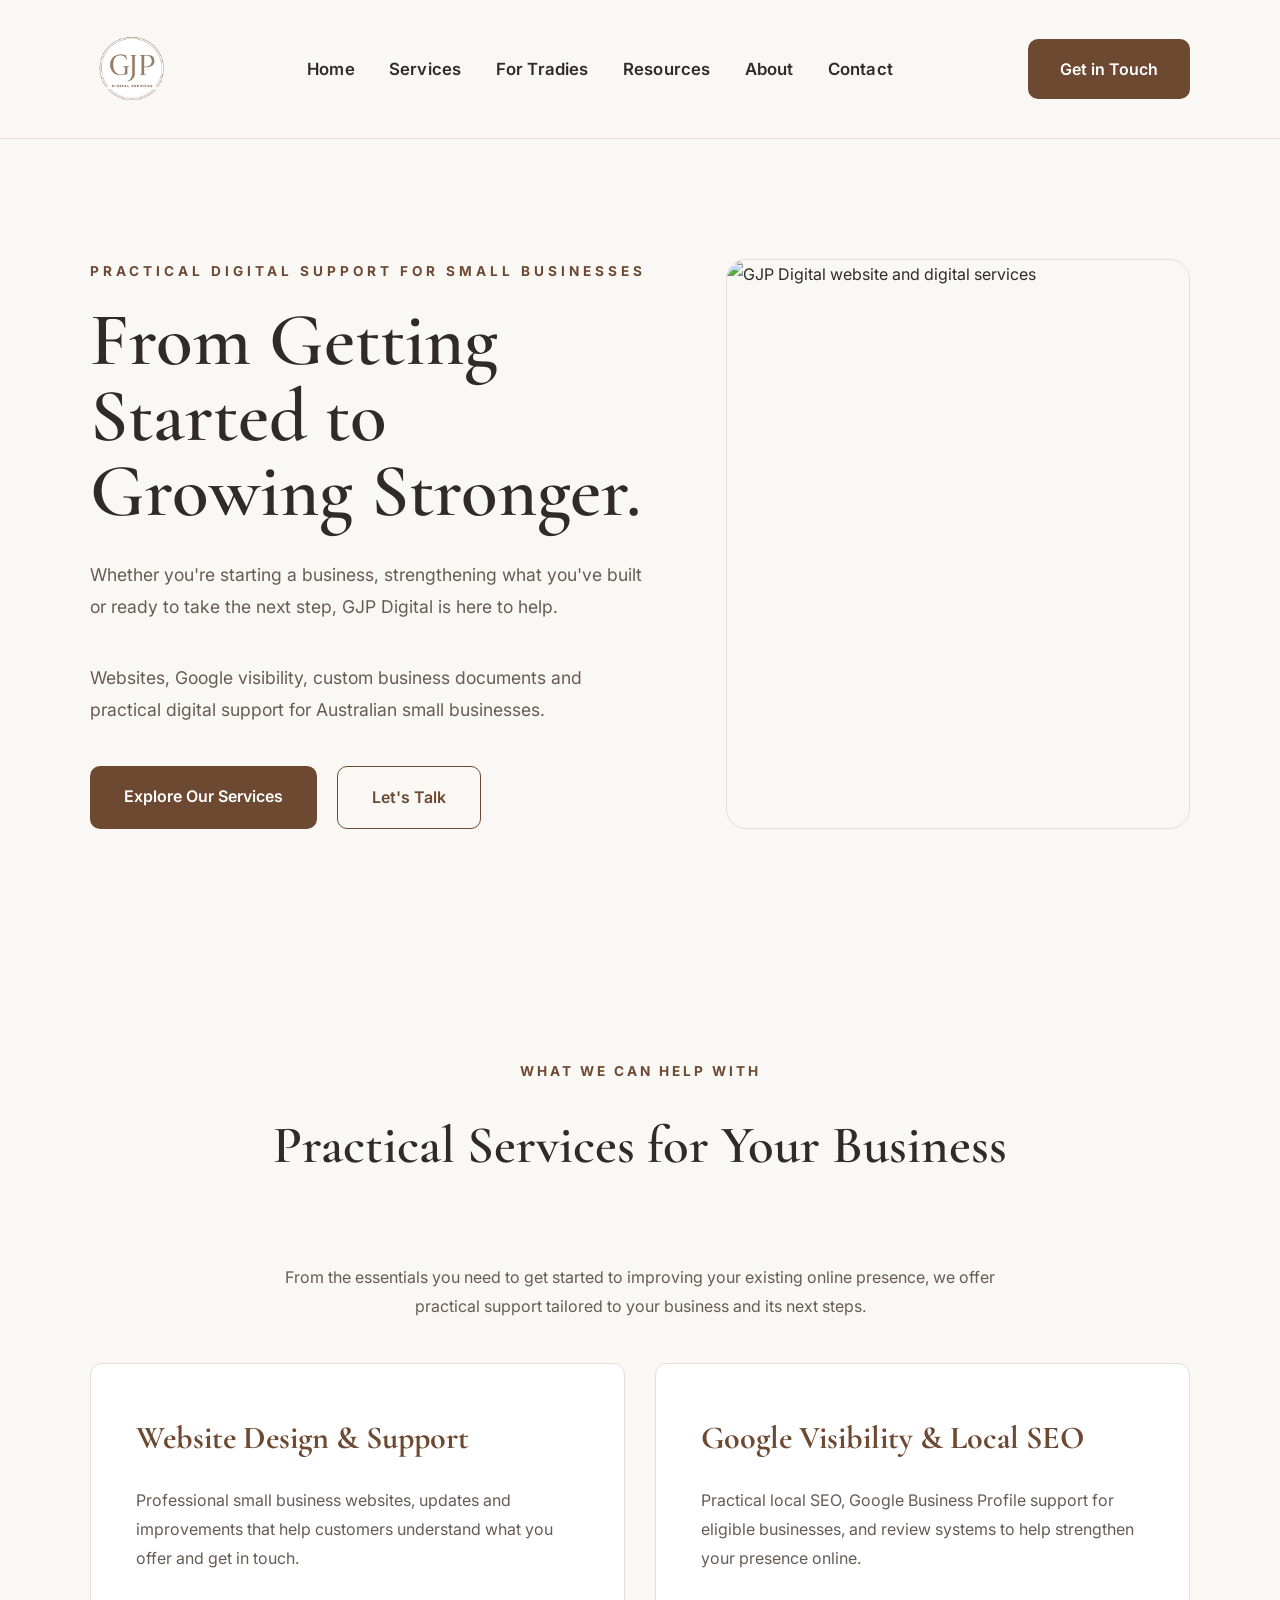
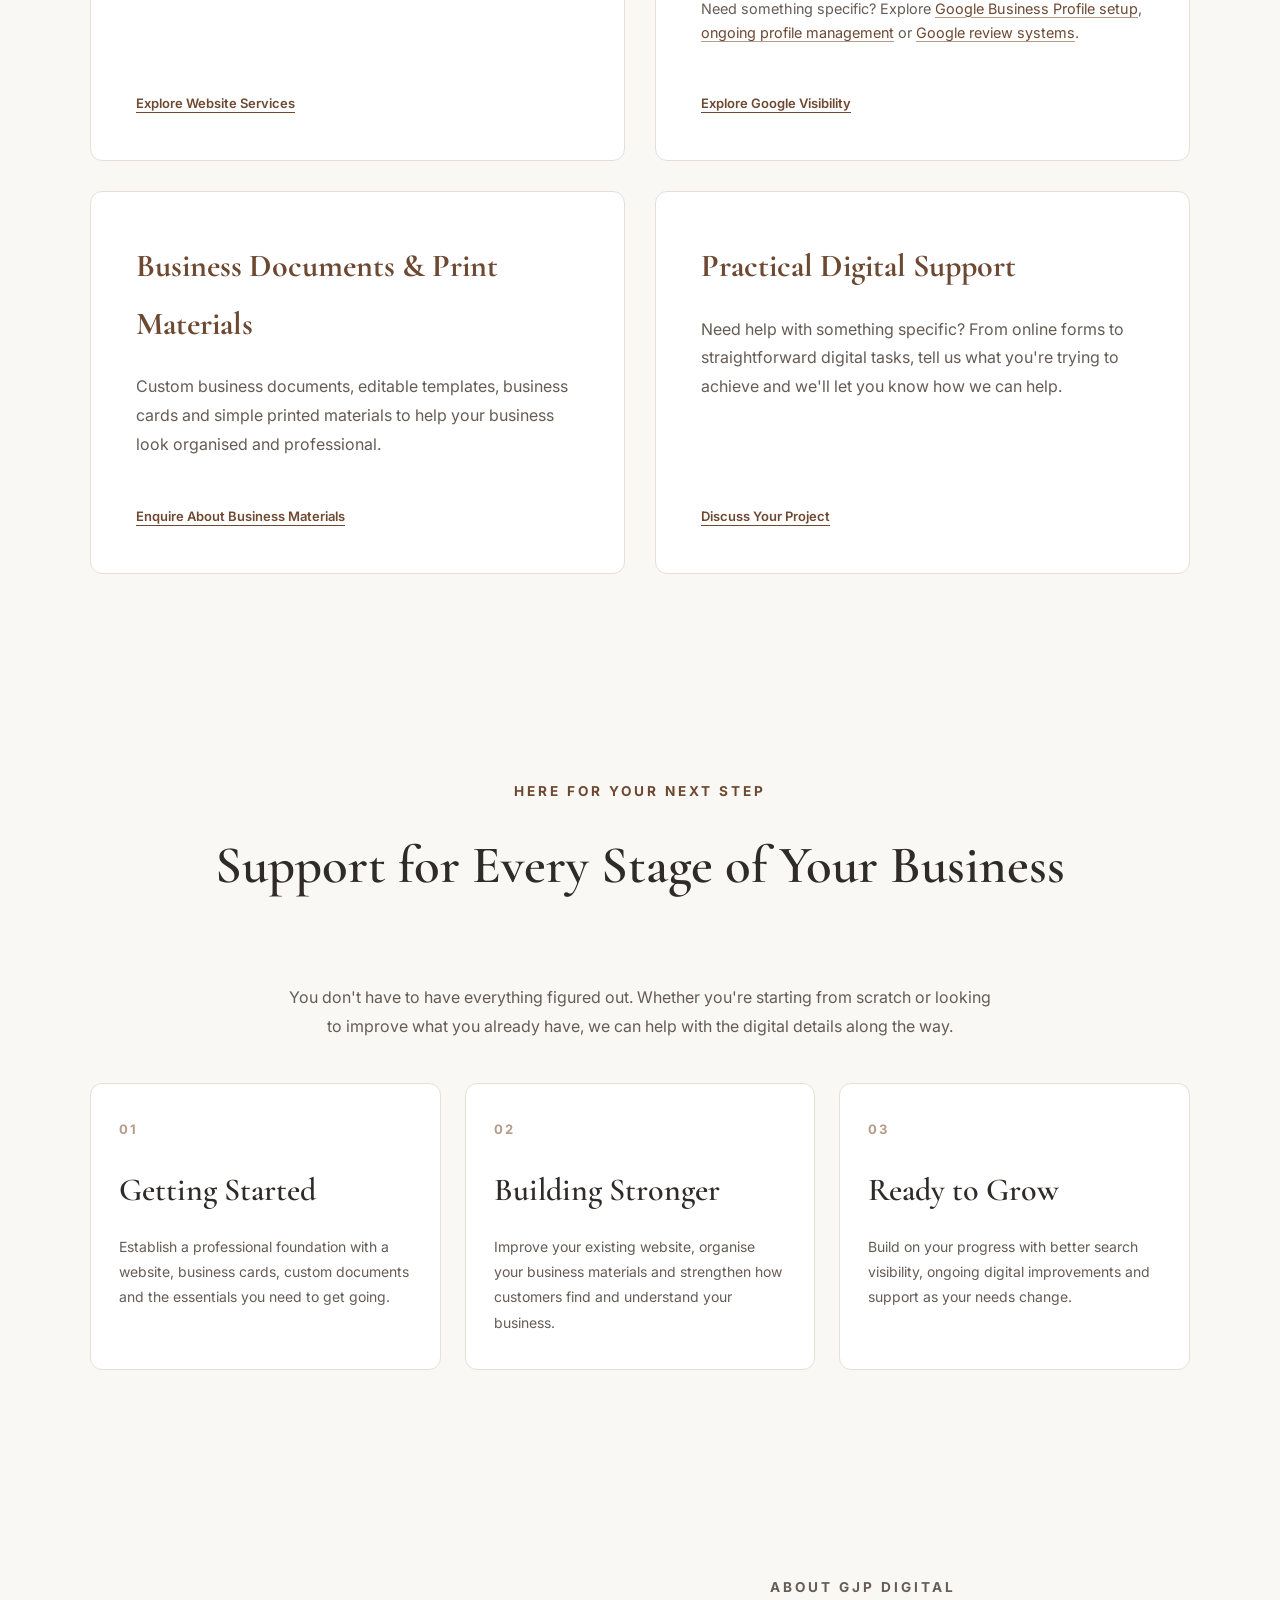
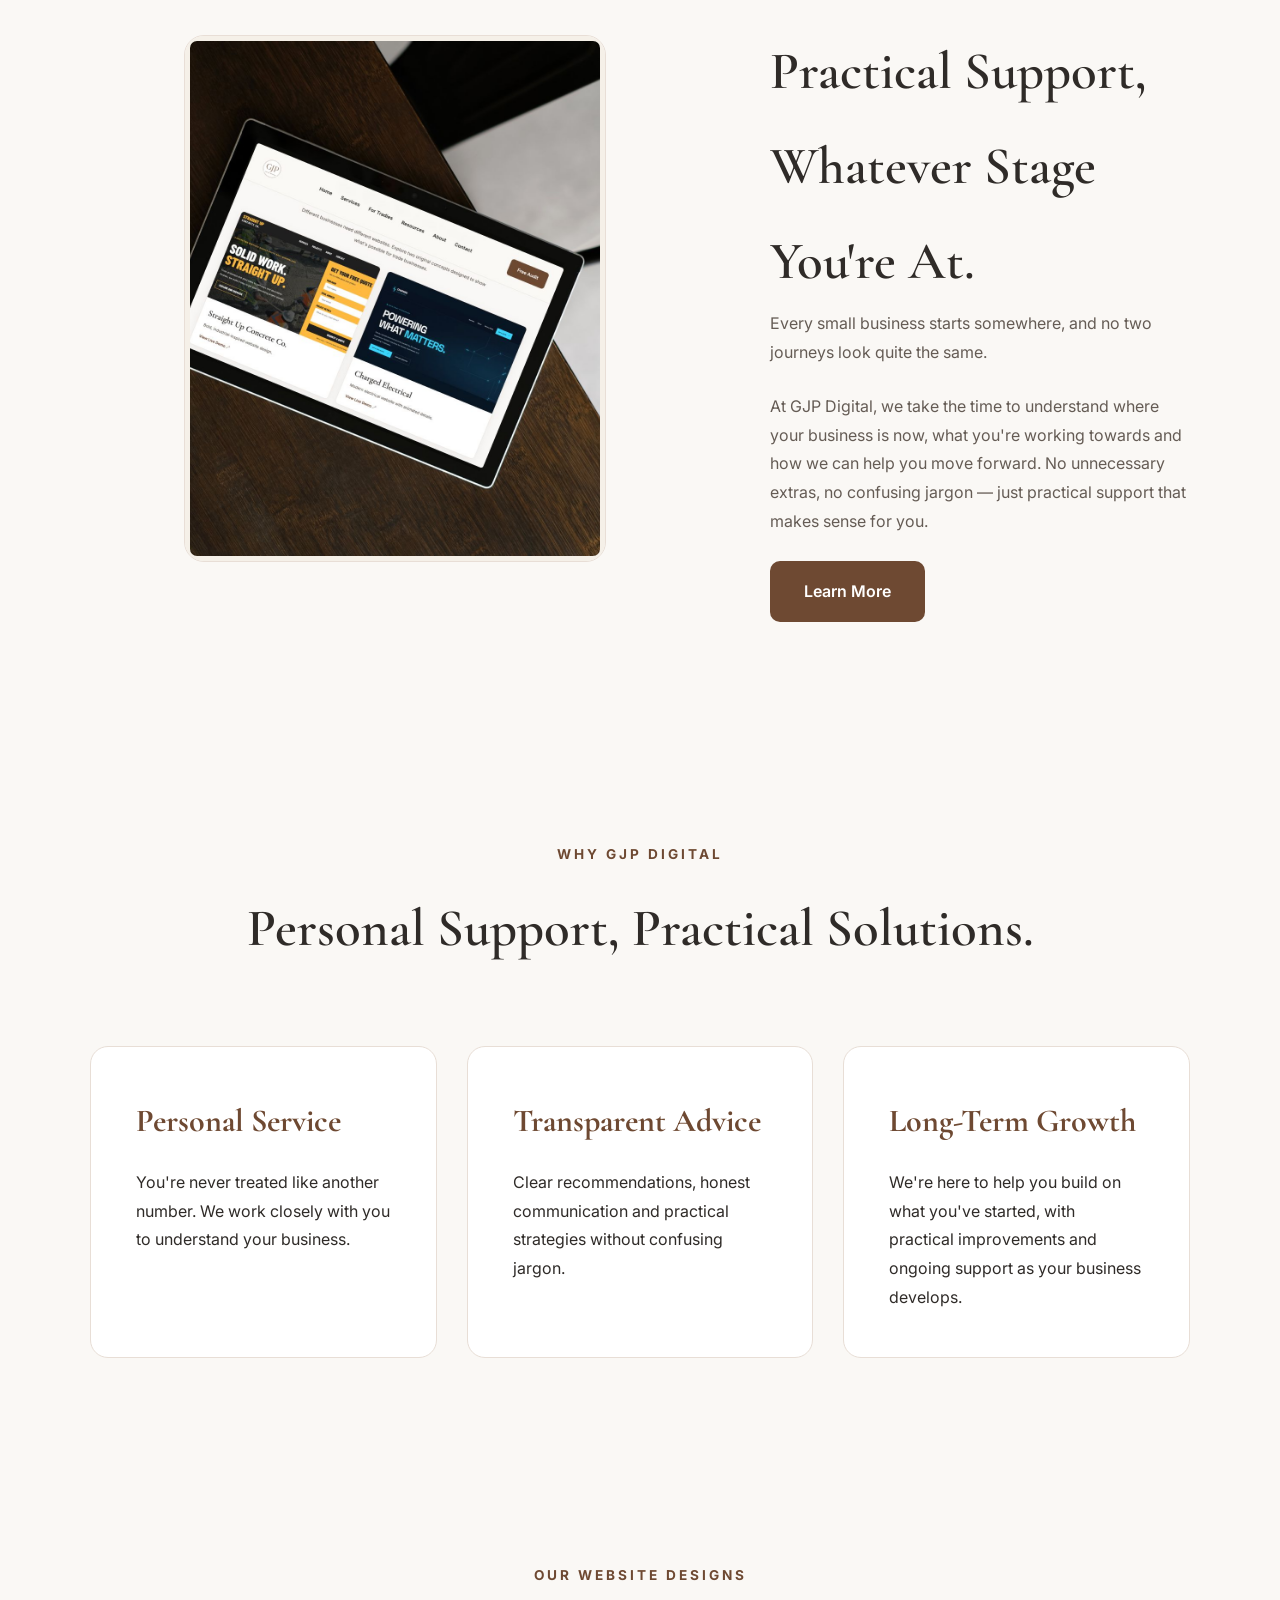
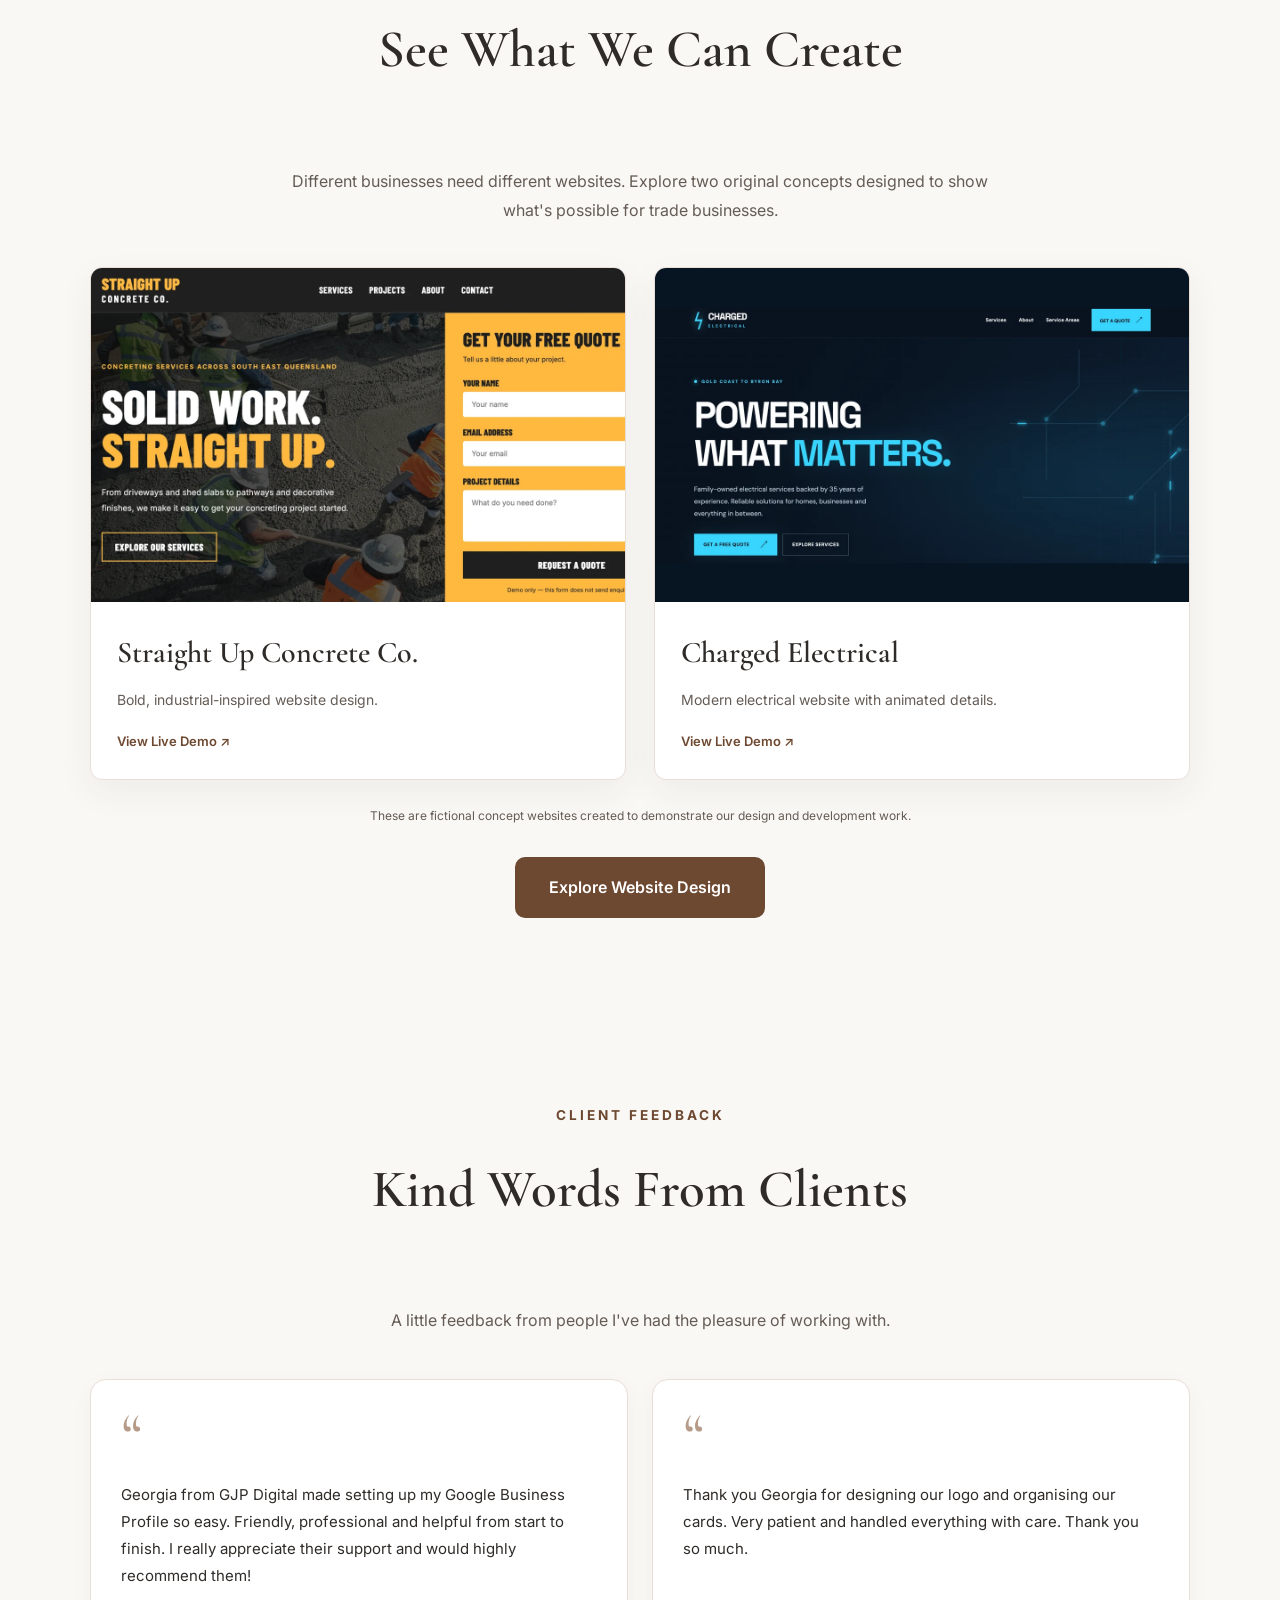
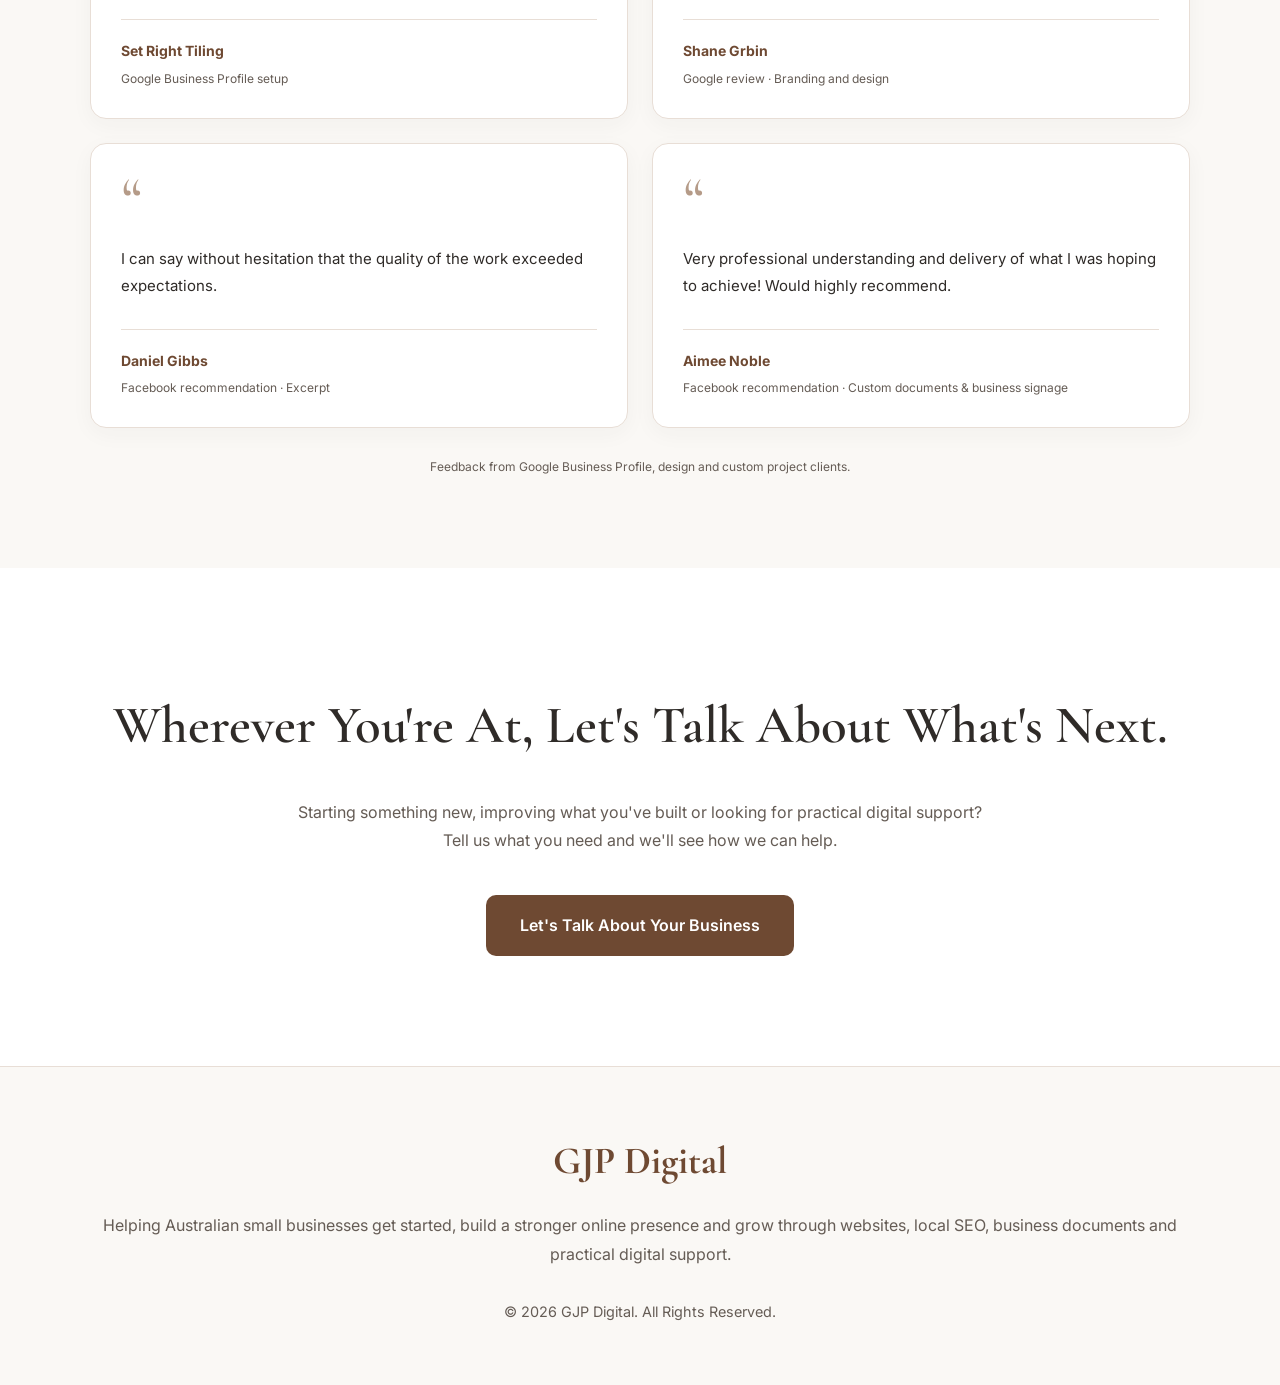
==== commit 4ac33426: "update seo changes - added testimonial" ====
--- a/index.html
+++ b/index.html
@@ -10,6 +10,8 @@
 
 <title>GJP Digital | Websites, Local SEO & Small Business Digital Support</title>
 <meta name="description" content="GJP Digital helps Australian small businesses get started, build a stronger online presence and grow through websites, local SEO, business documents and practical digital support.">
+
+<link rel="canonical" href="https://gjpdigital.com.au/">
 
     <!-- Google Fonts -->
     <link rel="preconnect" href="https://fonts.googleapis.com">
@@ -218,19 +220,31 @@
                 </a>
             </article>
 
-            <article class="service-card">
-                <h3>Google Visibility &amp; Local SEO</h3>
-                <p>
-                    Practical local SEO, Google Business
-                    Profile support for eligible businesses,
-                    and review systems to help strengthen
-                    your presence online.
-                </p>
-                <a href="local-seo.html"
-                   class="home-service-link">
-                    Explore Google Visibility
-                </a>
-            </article>
+            
+<article class="service-card">
+    <h3>Google Visibility &amp; Local SEO</h3>
+
+    <p>
+        Practical local SEO, Google Business
+        Profile support for eligible businesses,
+        and review systems to help strengthen
+        your presence online.
+    </p>
+
+    <p class="home-service-options">
+        Need something specific? Explore
+        <a href="google-business-profile-setup.html">Google Business Profile setup</a>,
+        <a href="google-business-profile-management.html">ongoing profile management</a>
+        or
+        <a href="google-review-systems.html">Google review systems</a>.
+    </p>
+
+    <a href="local-seo.html"
+       class="home-service-link">
+        Explore Google Visibility
+    </a>
+</article>
+
 
             <article class="service-card">
                 <h3>Business Documents &amp; Print Materials</h3>
@@ -546,7 +560,22 @@
         </p>
 
         <div class="testimonials-grid">
-
+<article class="testimonial-card">
+    <span class="testimonial-quote" aria-hidden="true">“</span>
+
+    <blockquote>
+        Georgia from GJP Digital made setting up my
+        Google Business Profile so easy. Friendly,
+        professional and helpful from start to finish.
+        I really appreciate their support and would
+        highly recommend them!
+    </blockquote>
+
+    <div class="testimonial-author">
+        <strong>Set Right Tiling</strong>
+        <span>Google Business Profile setup</span>
+    </div>
+</article>
             <article class="testimonial-card">
                 <span class="testimonial-quote" aria-hidden="true">“</span>
 
@@ -587,15 +616,16 @@
 
                 <div class="testimonial-author">
                     <strong>Aimee Noble</strong>
-                    <span>Facebook recommendation · Excerpt</span>
+                    <span>Facebook recommendation · Custom documents &amp; business signage</span>
                 </div>
             </article>
 
         </div>
 
         <p class="testimonials-note">
-            Feedback from previous design and custom project clients.
-        </p>
+    Feedback from Google Business Profile, design
+    and custom project clients.
+</p>
 
     </div>
 
--- a/css/style.css
+++ b/css/style.css
@@ -928,7 +928,7 @@
 
 .testimonials-grid {
     display: grid;
-    grid-template-columns: repeat(3, minmax(0, 1fr));
+    grid-template-columns: repeat(2, minmax(0, 1fr));
     gap: 24px;
 }
 
@@ -1973,3 +1973,30 @@
         transform: none;
     }
 }
+/* Homepage Google service links */
+
+.home-service-options {
+    font-size: 0.9rem;
+    line-height: 1.7;
+}
+
+.home-service-options a {
+    color: #6E4932;
+    text-decoration: underline;
+    text-decoration-color: #B59B88;
+    text-underline-offset: 3px;
+}
+
+.home-service-options a:hover {
+    color: #2F2B28;
+    text-decoration-color: currentColor;
+}
+/* Contact page email link */
+
+a[href^="mailto:"] {
+    color: #6E4932;
+}
+
+a[href^="mailto:"]:hover {
+    color: #2F2B28;
+}
